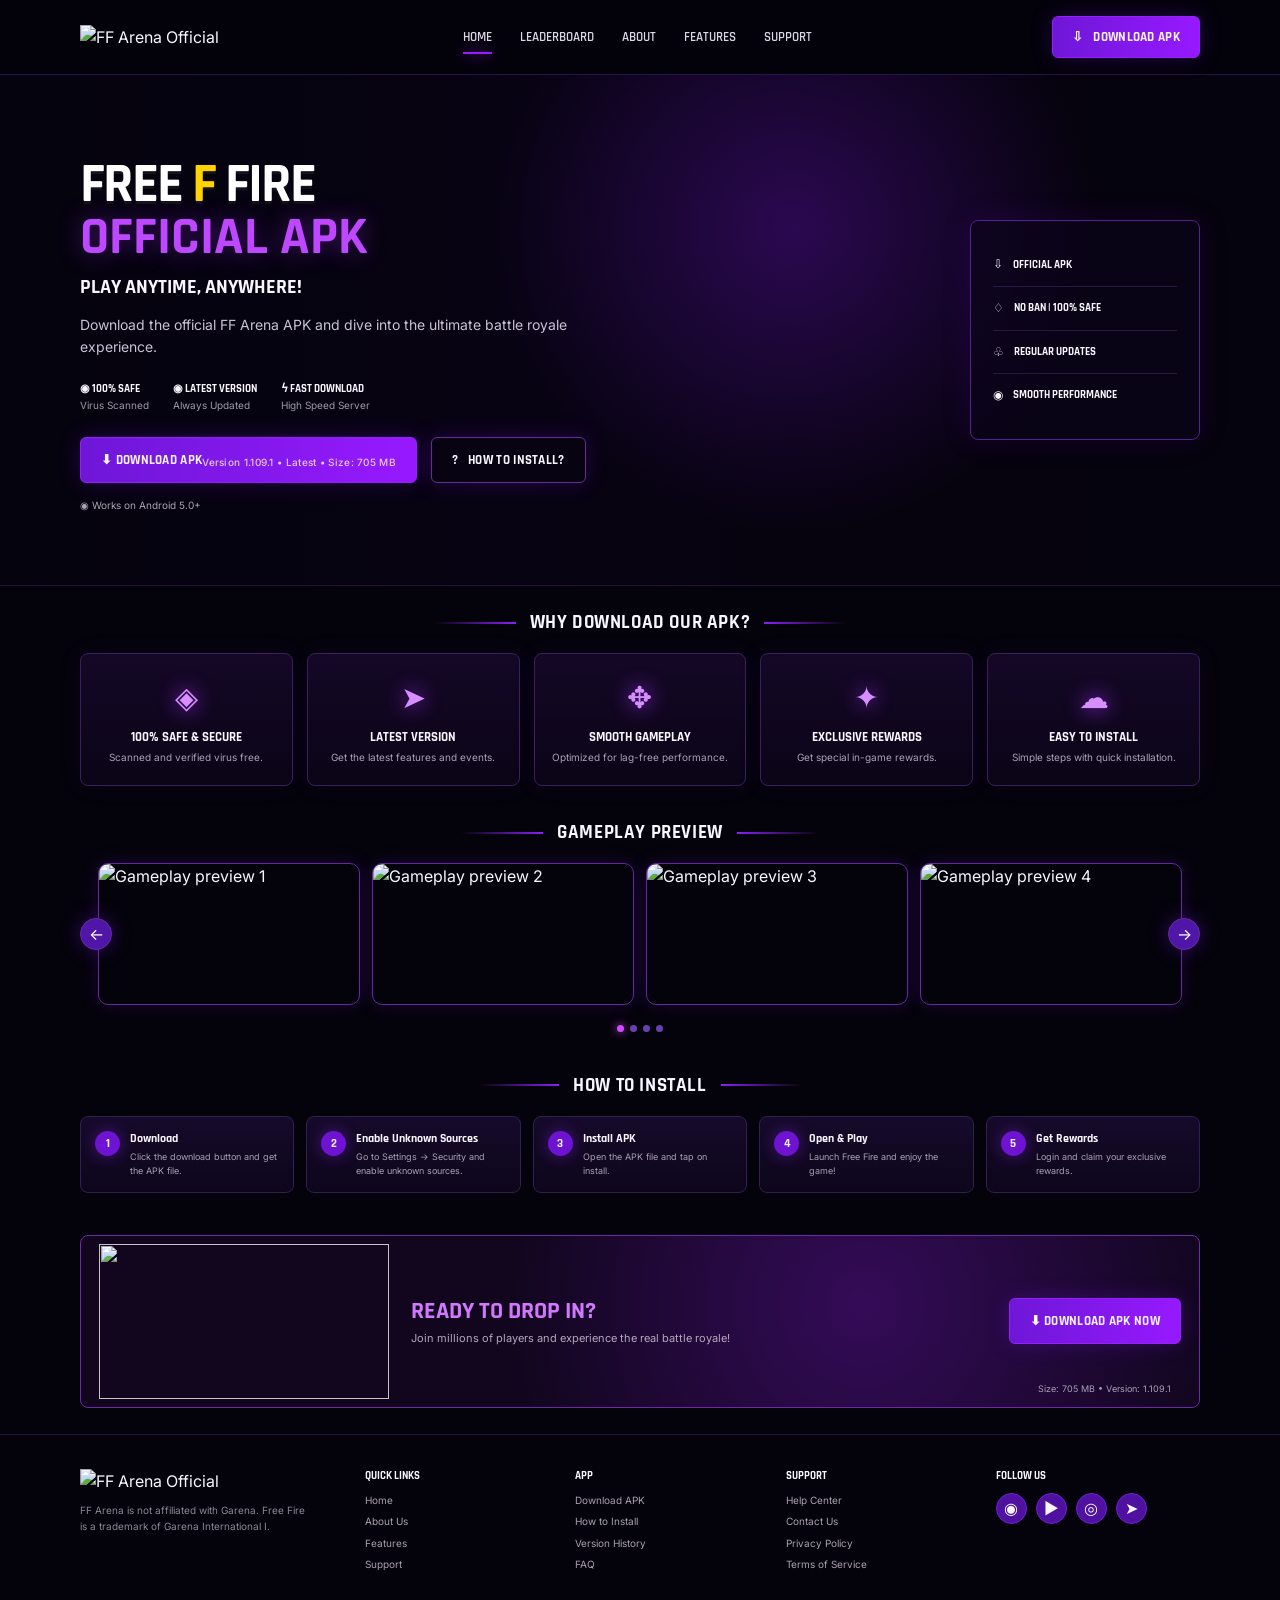
==== index.html @ b33ca836 "Add files via upload" ====
<!DOCTYPE html>
<html lang="en">
<head>
  <meta charset="UTF-8">
  <meta name="viewport" content="width=device-width, initial-scale=1.0">
  <meta name="description" content="FF Arena — Free Fire esports and official APK landing page.">
  <title>FF Arena Official — Home</title>
  <link rel="preconnect" href="https://fonts.googleapis.com">
  <link rel="preconnect" href="https://fonts.gstatic.com" crossorigin>
  <link href="https://fonts.googleapis.com/css2?family=Rajdhani:wght@500;600;700&family=Inter:wght@400;500;600;700&display=swap" rel="stylesheet">
  <link rel="stylesheet" href="styles.css">
</head>
<body>
<header class="site-header">
  <div class="container nav-wrap">
    <a class="brand" href="index.html"><img src="assets/logo.png" alt="FF Arena Official"></a>
    <button class="menu-toggle" aria-label="Open menu" aria-expanded="false"><span></span><span></span><span></span></button>
    <nav class="main-nav" aria-label="Main navigation">
      <a class="active" href="index.html">HOME</a>
      <a href="leaderboard.html">LEADERBOARD</a>
      <a href="about.html">ABOUT</a>
      <a href="features.html">FEATURES</a>
      <a href="support.html">SUPPORT</a>
    </nav>
    <a class="top-download" href="assets/ff-arena.apk" download>⇩ &nbsp; DOWNLOAD APK</a>
  </div>
</header>

<main>
  <section class="hero">
    <div class="hero-art"></div>
    <div class="container hero-grid">
      <div class="hero-copy">
        <div class="free-fire">FREE <span>F</span> FIRE</div>
        <div class="hero-title">OFFICIAL APK</div>
        <p class="hero-kicker">PLAY ANYTIME, ANYWHERE!</p>
        <p class="hero-text">Download the official FF Arena APK and dive into the ultimate battle royale experience.</p>

        <div class="trust-row">
          <div><b>◉ 100% SAFE</b><small>Virus Scanned</small></div>
          <div><b>◉ LATEST VERSION</b><small>Always Updated</small></div>
          <div><b>ϟ FAST DOWNLOAD</b><small>High Speed Server</small></div>
        </div>

        <div class="hero-actions">
          <a class="btn btn-primary" href="assets/ff-arena.apk" download>⬇ DOWNLOAD APK <small>Version 1.109.1 • Latest • Size: 705 MB</small></a>
          <a class="btn btn-ghost" href="#install">? &nbsp; HOW TO INSTALL?</a>
        </div>
        <div class="android-note">◉ Works on Android 5.0+</div>
      </div>

      <aside class="hero-spec-card">
        <div>⇩ <strong>OFFICIAL APK</strong></div>
        <div>♢ <strong>NO BAN | 100% SAFE</strong></div>
        <div>♧ <strong>REGULAR UPDATES</strong></div>
        <div>◉ <strong>SMOOTH PERFORMANCE</strong></div>
      </aside>
    </div>
  </section>

  <section class="section">
    <div class="container">
      <div class="section-heading"><span></span><h2>WHY DOWNLOAD OUR APK?</h2><span></span></div>
      <div class="feature-grid five">
        <article class="info-card"><div class="icon">◈</div><h3>100% SAFE &amp; SECURE</h3><p>Scanned and verified virus free.</p></article>
        <article class="info-card"><div class="icon">➤</div><h3>LATEST VERSION</h3><p>Get the latest features and events.</p></article>
        <article class="info-card"><div class="icon">✥</div><h3>SMOOTH GAMEPLAY</h3><p>Optimized for lag-free performance.</p></article>
        <article class="info-card"><div class="icon">✦</div><h3>EXCLUSIVE REWARDS</h3><p>Get special in-game rewards.</p></article>
        <article class="info-card"><div class="icon">☁</div><h3>EASY TO INSTALL</h3><p>Simple steps with quick installation.</p></article>
      </div>
    </div>
  </section>

  <section class="section tight">
    <div class="container">
      <div class="section-heading"><span></span><h2>GAMEPLAY PREVIEW</h2><span></span></div>
      <div class="gallery">
        <button class="gallery-btn prev" aria-label="Previous">←</button>
        <div class="gallery-track">
          <img src="assets/gallery-1.jpg" alt="Gameplay preview 1">
          <img src="assets/gallery-2.jpg" alt="Gameplay preview 2">
          <img src="assets/gallery-3.jpg" alt="Gameplay preview 3">
          <img src="assets/gallery-4.jpg" alt="Gameplay preview 4">
        </div>
        <button class="gallery-btn next" aria-label="Next">→</button>
      </div>
      <div class="dots" aria-hidden="true"><i></i><i></i><i></i><i></i></div>
    </div>
  </section>

  <section class="section tight" id="install">
    <div class="container">
      <div class="section-heading"><span></span><h2>HOW TO INSTALL</h2><span></span></div>
      <div class="steps">
        <article class="step"><b>1</b><div><h3>Download</h3><p>Click the download button and get the APK file.</p></div></article>
        <article class="step"><b>2</b><div><h3>Enable Unknown Sources</h3><p>Go to Settings → Security and enable unknown sources.</p></div></article>
        <article class="step"><b>3</b><div><h3>Install APK</h3><p>Open the APK file and tap on install.</p></div></article>
        <article class="step"><b>4</b><div><h3>Open &amp; Play</h3><p>Launch Free Fire and enjoy the game!</p></div></article>
        <article class="step"><b>5</b><div><h3>Get Rewards</h3><p>Login and claim your exclusive rewards.</p></div></article>
      </div>
    </div>
  </section>

  <section class="container">
    <div class="cta-banner">
      <img src="assets/cta-art.jpg" alt="" aria-hidden="true">
      <div><h2>READY TO DROP IN?</h2><p>Join millions of players and experience the real battle royale!</p></div>
      <a class="btn btn-primary" href="assets/ff-arena.apk" download>⬇ DOWNLOAD APK NOW</a>
      <small>Size: 705 MB • Version: 1.109.1</small>
    </div>
  </section>
</main>

<footer class="site-footer">
  <div class="container footer-grid">
    <div class="footer-brand"><img src="assets/logo.png" alt="FF Arena Official"><p>FF Arena is not affiliated with Garena. Free Fire is a trademark of Garena International I.</p></div>
    <div><h4>QUICK LINKS</h4><a href="index.html">Home</a><a href="about.html">About Us</a><a href="features.html">Features</a><a href="support.html">Support</a></div>
    <div><h4>APP</h4><a href="index.html#install">Download APK</a><a href="index.html#install">How to Install</a><a href="index.html">Version History</a><a href="support.html">FAQ</a></div>
    <div><h4>SUPPORT</h4><a href="support.html">Help Center</a><a href="support.html">Contact Us</a><a href="#">Privacy Policy</a><a href="#">Terms of Service</a></div>
    <div><h4>FOLLOW US</h4><div class="socials"><a href="#" aria-label="Discord">◉</a><a href="#" aria-label="YouTube">▶</a><a href="#" aria-label="Instagram">◎</a><a href="#" aria-label="Telegram">➤</a></div></div>
  </div>
  <div class="copyright">© 2024 FF Arena. All Rights Reserved.</div>
</footer>

<script src="script.js"></script>
</body>
</html>
---- styles.css ----
*{box-sizing:border-box}html{scroll-behavior:smooth}body{margin:0;background:#04030b;color:#f8f5ff;font-family:Inter,Arial,sans-serif;line-height:1.55}a{color:inherit;text-decoration:none}button{font:inherit}.container{width:min(1120px,calc(100% - 44px));margin:auto}.site-header{position:sticky;top:0;z-index:50;background:rgba(4,3,11,.92);backdrop-filter:blur(14px);border-bottom:1px solid #27134b}.nav-wrap{min-height:74px;display:flex;align-items:center;gap:28px}.brand img{display:block;width:142px;height:auto}.main-nav{display:flex;align-items:center;justify-content:center;gap:28px;flex:1}.main-nav a{font:600 13px Rajdhani,sans-serif;color:#dcd7e6;position:relative;padding:28px 0}.main-nav a:after{content:"";position:absolute;left:0;right:0;bottom:19px;height:2px;background:#9a19ff;box-shadow:0 0 14px #9a19ff;opacity:0;transform:scaleX(.4);transition:.22s}.main-nav a:hover:after,.main-nav a.active:after{opacity:1;transform:scaleX(1)}.top-download,.btn{display:inline-flex;align-items:center;justify-content:center;border:1px solid #981eff;border-radius:6px;background:linear-gradient(90deg,#6e17d7,#9719ff);box-shadow:0 0 22px rgba(135,23,255,.23);font:700 13px Rajdhani,sans-serif;letter-spacing:.3px;transition:transform .18s,box-shadow .18s}.top-download{padding:12px 19px;white-space:nowrap}.btn{padding:14px 20px}.btn:hover,.top-download:hover{transform:translateY(-2px);box-shadow:0 0 30px rgba(158,35,255,.42)}.btn-primary small{display:block;font:500 10px Inter,sans-serif;opacity:.8;margin-top:3px}.btn-ghost{background:transparent;border-color:#6b2b97}.menu-toggle{display:none;background:none;border:0}.menu-toggle span{display:block;width:24px;height:2px;background:#fff;margin:4px;border-radius:2px}.hero{min-height:510px;position:relative;overflow:hidden;border-bottom:1px solid #24103f}.hero:before{content:"";position:absolute;inset:0;background:radial-gradient(circle at 62% 30%,rgba(121,20,220,.32),transparent 35%),linear-gradient(90deg,#05030e 0%,#070312 40%,rgba(8,2,17,.38) 70%,#05030d 100%)}.hero-art{position:absolute;right:-60px;top:0;width:58%;height:100%;background:url('assets/hero-art.jpg') center/cover no-repeat;opacity:.95;mix-blend-mode:screen;filter:saturate(1.14) contrast(1.06)}.hero-grid{position:relative;display:grid;grid-template-columns:1.1fr .64fr;gap:30px;align-items:center;min-height:510px}.hero-copy{padding:34px 0 22px;max-width:600px}.free-fire{font:800 56px Rajdhani,sans-serif;letter-spacing:-2px;color:#fff;line-height:.95;text-shadow:0 3px 0 #151219}.free-fire span{color:#ffd300}.hero-title{font:800 53px Rajdhani,sans-serif;line-height:1;color:#be48ff;text-shadow:0 0 24px rgba(170,56,255,.42)}.hero-kicker{font:700 20px Rajdhani,sans-serif;margin:10px 0 8px}.hero-text{max-width:490px;color:#c9c3d5;font-size:14px}.trust-row{display:flex;gap:24px;margin:24px 0}.trust-row div{display:flex;flex-direction:column;gap:2px}.trust-row b{font:700 11px Rajdhani,sans-serif}.trust-row small{font-size:10px;color:#9f99a9}.hero-actions{display:flex;gap:14px;align-items:center}.android-note{font-size:10px;color:#aba4b5;margin-top:15px}.hero-spec-card{justify-self:end;width:230px;padding:22px;border:1px solid #542190;border-radius:8px;background:rgba(12,4,27,.64);box-shadow:0 0 30px rgba(116,10,212,.15)}.hero-spec-card div{display:flex;gap:10px;align-items:center;border-bottom:1px solid #2a1844;padding:12px 0;font-size:12px}.hero-spec-card div:last-child{border-bottom:0}.hero-spec-card strong{font:700 11px Rajdhani,sans-serif}.section{padding:22px 0}.tight{padding-top:10px}.section-heading{display:flex;align-items:center;justify-content:center;gap:14px;margin:2px 0 18px}.section-heading h2{font:700 19px Rajdhani,sans-serif;letter-spacing:.6px;margin:0}.section-heading span{width:82px;height:2px;background:linear-gradient(90deg,transparent,#8b1ff7);position:relative}.section-heading span:last-child{transform:scaleX(-1)}.feature-grid{display:grid;gap:14px}.feature-grid.five{grid-template-columns:repeat(5,1fr)}.feature-grid.three{grid-template-columns:repeat(3,1fr)}.info-card,.feature-card,.card{background:linear-gradient(180deg,rgba(21,8,40,.96),rgba(11,5,23,.98));border:1px solid #39215f;border-radius:8px;box-shadow:0 0 24px rgba(101,17,173,.09);transition:.2s}.info-card:hover,.feature-card:hover{transform:translateY(-3px);box-shadow:0 0 30px rgba(133,28,241,.18)}.info-card{padding:20px 14px;min-height:132px;text-align:center}.info-card .icon,.feature-card .icon{font-size:30px;color:#d78eff;text-shadow:0 0 20px #a630ff}.info-card h3,.feature-card h3{font:700 13px Rajdhani,sans-serif;margin:8px 0 5px}.info-card p,.feature-card p{font-size:10px;color:#aaa1b5;margin:0}.gallery{position:relative;display:flex;align-items:center}.gallery-track{display:grid;grid-template-columns:repeat(4,1fr);gap:12px;width:100%;padding:0 18px}.gallery-track img{width:100%;height:142px;object-fit:cover;border:1px solid #6628a1;border-radius:10px;box-shadow:0 0 18px rgba(129,28,230,.2)}.gallery-btn{position:absolute;z-index:2;width:32px;height:32px;border-radius:50%;border:1px solid #6a29a5;background:#4f16a7;color:#fff;cursor:pointer;box-shadow:0 0 20px rgba(115,27,229,.38)}.gallery-btn.prev{left:0}.gallery-btn.next{right:0}.dots{text-align:center;margin-top:9px}.dots i{display:inline-block;width:7px;height:7px;border-radius:50%;background:#6940af;margin:0 3px}.dots i:first-child{background:#d34bff;box-shadow:0 0 10px #d34bff}.steps{display:grid;grid-template-columns:repeat(5,1fr);gap:12px}.step{display:flex;gap:10px;align-items:flex-start;padding:14px;background:linear-gradient(180deg,#160a2a,#0d061b);border:1px solid #31204f;border-radius:8px}.step>b{display:grid;place-items:center;width:25px;height:25px;border-radius:50%;background:#6d13d1;box-shadow:0 0 16px rgba(140,35,243,.45);font:700 12px Rajdhani,sans-serif;flex:0 0 auto}.step h3{font:700 12px Rajdhani,sans-serif;margin:0 0 4px}.step p{font-size:9px;color:#aaa0b4;margin:0}.cta-banner{margin:20px 0 26px;border:1px solid #6f28a7;border-radius:8px;min-height:143px;display:grid;grid-template-columns:290px 1fr auto;gap:22px;align-items:center;padding:8px 18px;background:radial-gradient(circle at 70% 40%,rgba(143,24,238,.28),transparent 45%),#11061e;overflow:hidden;position:relative}.cta-banner img{width:290px;height:155px;object-fit:cover;object-position:left bottom;mix-blend-mode:screen}.cta-banner h2{font:800 24px Rajdhani,sans-serif;color:#d178ff;margin:0 0 4px}.cta-banner p{font-size:11px;color:#b2a7bd;margin:0}.cta-banner>.btn{white-space:nowrap}.cta-banner>small{position:absolute;right:28px;bottom:11px;font-size:9px;color:#aaa0b4}.site-footer{border-top:1px solid #281040;padding:34px 0 14px;background:#04030b}.footer-grid{display:grid;grid-template-columns:1.4fr 1fr 1fr 1fr 1.1fr;gap:25px}.footer-brand img{width:145px}.footer-brand p{font-size:10px;color:#8e8795;max-width:230px}.footer-grid h4{font:700 11px Rajdhani,sans-serif;margin:0 0 10px}.footer-grid>div:not(.footer-brand)>a{display:block;color:#a9a0ae;font-size:10px;margin:6px 0}.socials{display:flex;gap:9px}.socials a{width:31px;height:31px;display:grid;place-items:center;border-radius:50%;background:#4f11a0;border:1px solid #751be1}.copyright{text-align:center;color:#69616e;font-size:9px;margin-top:20px}.inner-hero{border-bottom:1px solid #24103f;overflow:hidden}.about-hero-grid{display:grid;grid-template-columns:1fr 1.15fr;gap:20px;align-items:center;min-height:450px}.about-hero-grid h1,.support-hero h1,.lb-head h1,.feature-title h1{font:800 39px Rajdhani,sans-serif;letter-spacing:1px;margin:0 0 10px}.about-hero-grid h3{font:700 17px Rajdhani,sans-serif;margin:20px 0 7px}.about-hero-grid p{color:#aaa1b0;font-size:12px;max-width:550px}.inner-art{height:390px}.inner-art img{width:100%;height:100%;object-fit:cover;mix-blend-mode:screen;filter:saturate(1.15)}.top-only{padding-top:18px}.about-cards{display:grid;grid-template-columns:repeat(3,1fr);gap:16px}.about-cards .info-card{text-align:left;min-height:150px;padding:20px}.about-cards .icon{font-size:25px}.feature-page{min-height:calc(100vh - 180px)}.feature-title{text-align:center;padding-top:56px;padding-bottom:20px}.feature-title p{margin:0;color:#aea5b4}.feature-card{min-height:148px;padding:22px 20px}.feature-card .icon{font-size:27px}.feature-card h3{font-size:16px}.feature-card p{font-size:11px;max-width:280px}.lb-head{display:flex;justify-content:space-between;align-items:flex-end;gap:18px;margin-bottom:22px}.lb-head p{margin:0;color:#aaa1b2;font-size:12px}.tabs{display:flex;border:1px solid #2d1c43;border-radius:6px;overflow:hidden}.tab{background:#0b0712;border:0;color:#c2b9cc;padding:11px 18px;font:700 11px Rajdhani,sans-serif;cursor:pointer}.tab.active{background:linear-gradient(90deg,#7516d5,#9d1bff);color:#fff}.table-wrap{border:1px solid #2d1a4a;border-radius:7px;overflow:auto}.leader-table{width:100%;border-collapse:collapse;min-width:720px;background:rgba(13,6,25,.7)}.leader-table th,.leader-table td{padding:15px 14px;border-bottom:1px solid #241631;text-align:left;font-size:11px}.leader-table th{font:700 10px Rajdhani,sans-serif;color:#8f8499}.leader-table tr:last-child td{border-bottom:0}.leader-table td:last-child{color:#ffcb3c;font-weight:700}.your-rank{margin-top:18px}.your-rank>div:first-child{background:linear-gradient(90deg,#7315d4,#4d0f8f);padding:10px 14px;border-radius:6px 6px 0 0;font:700 11px Rajdhani,sans-serif}.your-row{display:grid;grid-template-columns:.5fr 1.5fr repeat(4,1fr);gap:10px;padding:16px 14px;background:#0d0619;border:1px solid #34204b;border-top:0;border-radius:0 0 6px 6px;font-size:11px}.your-row span:last-child{color:#ffcb3c}.support-hero{display:grid;grid-template-columns:1.15fr .85fr;gap:24px;align-items:center;min-height:555px}.support-left>h3{font:700 18px Rajdhani,sans-serif;margin:0 0 4px}.support-left>p{color:#a9a0ad;font-size:11px}.support-grid{display:grid;grid-template-columns:1.5fr .9fr;gap:16px;margin-top:20px}.card{padding:16px}.faq h3,.contact-card h3{font:700 13px Rajdhani,sans-serif;margin:0 0 12px}.faq-item{width:100%;display:flex;justify-content:space-between;align-items:center;color:#ddd7e3;background:#140a24;border:1px solid #2f1c4a;border-radius:5px;padding:11px 12px;margin:5px 0;text-align:left;font-size:10px;cursor:pointer}.faq-answer{display:none;color:#9f95a6;font-size:9px;padding:0 12px 8px}.faq-answer.open{display:block}.contact-card{min-height:250px}.contact-card>p{color:#9f96a7;font-size:10px}.contact-row{display:flex;gap:11px;align-items:center;padding:12px 0;border-bottom:1px solid #2a183e;color:#d990ff}.contact-row:last-child{border-bottom:0}.contact-row span{display:flex;flex-direction:column}.contact-row b{font:700 11px Rajdhani,sans-serif;color:#fff}.contact-row small{font-size:9px;color:#9f95a5}.support-art{height:410px;display:flex;align-items:center;justify-content:center}.support-art img{width:100%;height:100%;object-fit:cover;mix-blend-mode:screen;filter:saturate(1.15)}.compact-footer{margin-top:0}@media(max-width:980px){.main-nav{gap:16px}.main-nav a{font-size:12px}.hero-grid{grid-template-columns:1fr .45fr}.hero-spec-card{width:190px}.feature-grid.five{grid-template-columns:repeat(3,1fr)}.steps{grid-template-columns:repeat(3,1fr)}.gallery-track{grid-template-columns:repeat(2,1fr)}.footer-grid{grid-template-columns:repeat(2,1fr)}.cta-banner{grid-template-columns:220px 1fr auto}.cta-banner img{width:220px}.about-hero-grid,.support-hero{grid-template-columns:1fr}.inner-art,.support-art{height:300px}.support-art{order:-1}.support-grid{grid-template-columns:1fr 1fr}.lb-head{flex-direction:column;align-items:flex-start}.tabs{width:100%;overflow:auto}.tab{flex:1;white-space:nowrap}}@media(max-width:720px){.container{width:min(100% - 28px,1120px)}.nav-wrap{min-height:64px}.brand img{width:124px}.menu-toggle{display:block;margin-left:auto}.main-nav{position:absolute;left:14px;right:14px;top:66px;background:#0a0613;border:1px solid #33204e;border-radius:8px;display:none;flex-direction:column;gap:0;align-items:stretch;padding:7px}.main-nav.open{display:flex}.main-nav a{padding:10px 12px}.main-nav a:after{bottom:3px}.top-download{display:none}.hero{min-height:690px}.hero-art{width:100%;height:48%;right:-20px;opacity:.48;top:65px}.hero-grid{grid-template-columns:1fr;align-items:end;min-height:690px}.hero-copy{padding-top:120px}.free-fire{font-size:44px}.hero-title{font-size:42px}.hero-spec-card{justify-self:start;width:100%;display:grid;grid-template-columns:1fr 1fr;padding:10px 12px}.hero-spec-card div{border-bottom:0;padding:7px;font-size:10px}.trust-row{flex-wrap:wrap;gap:12px}.hero-actions{flex-wrap:wrap}.feature-grid.five,.feature-grid.three,.about-cards{grid-template-columns:1fr}.steps{grid-template-columns:1fr}.gallery-track{grid-template-columns:1fr 1fr}.gallery-track img{height:130px}.cta-banner{grid-template-columns:1fr;padding:20px}.cta-banner img{display:none}.cta-banner>.btn{justify-self:start}.cta-banner>small{right:auto;left:20px;bottom:8px}.footer-grid{grid-template-columns:1fr 1fr;gap:20px}.footer-brand{grid-column:1/-1}.about-hero-grid h1,.support-hero h1,.lb-head h1,.feature-title h1{font-size:33px}.support-grid{grid-template-columns:1fr}.your-row{grid-template-columns:.5fr 1.5fr repeat(4,1fr);overflow:auto}.your-row>*{min-width:70px}.inner-art,.support-art{height:240px}}
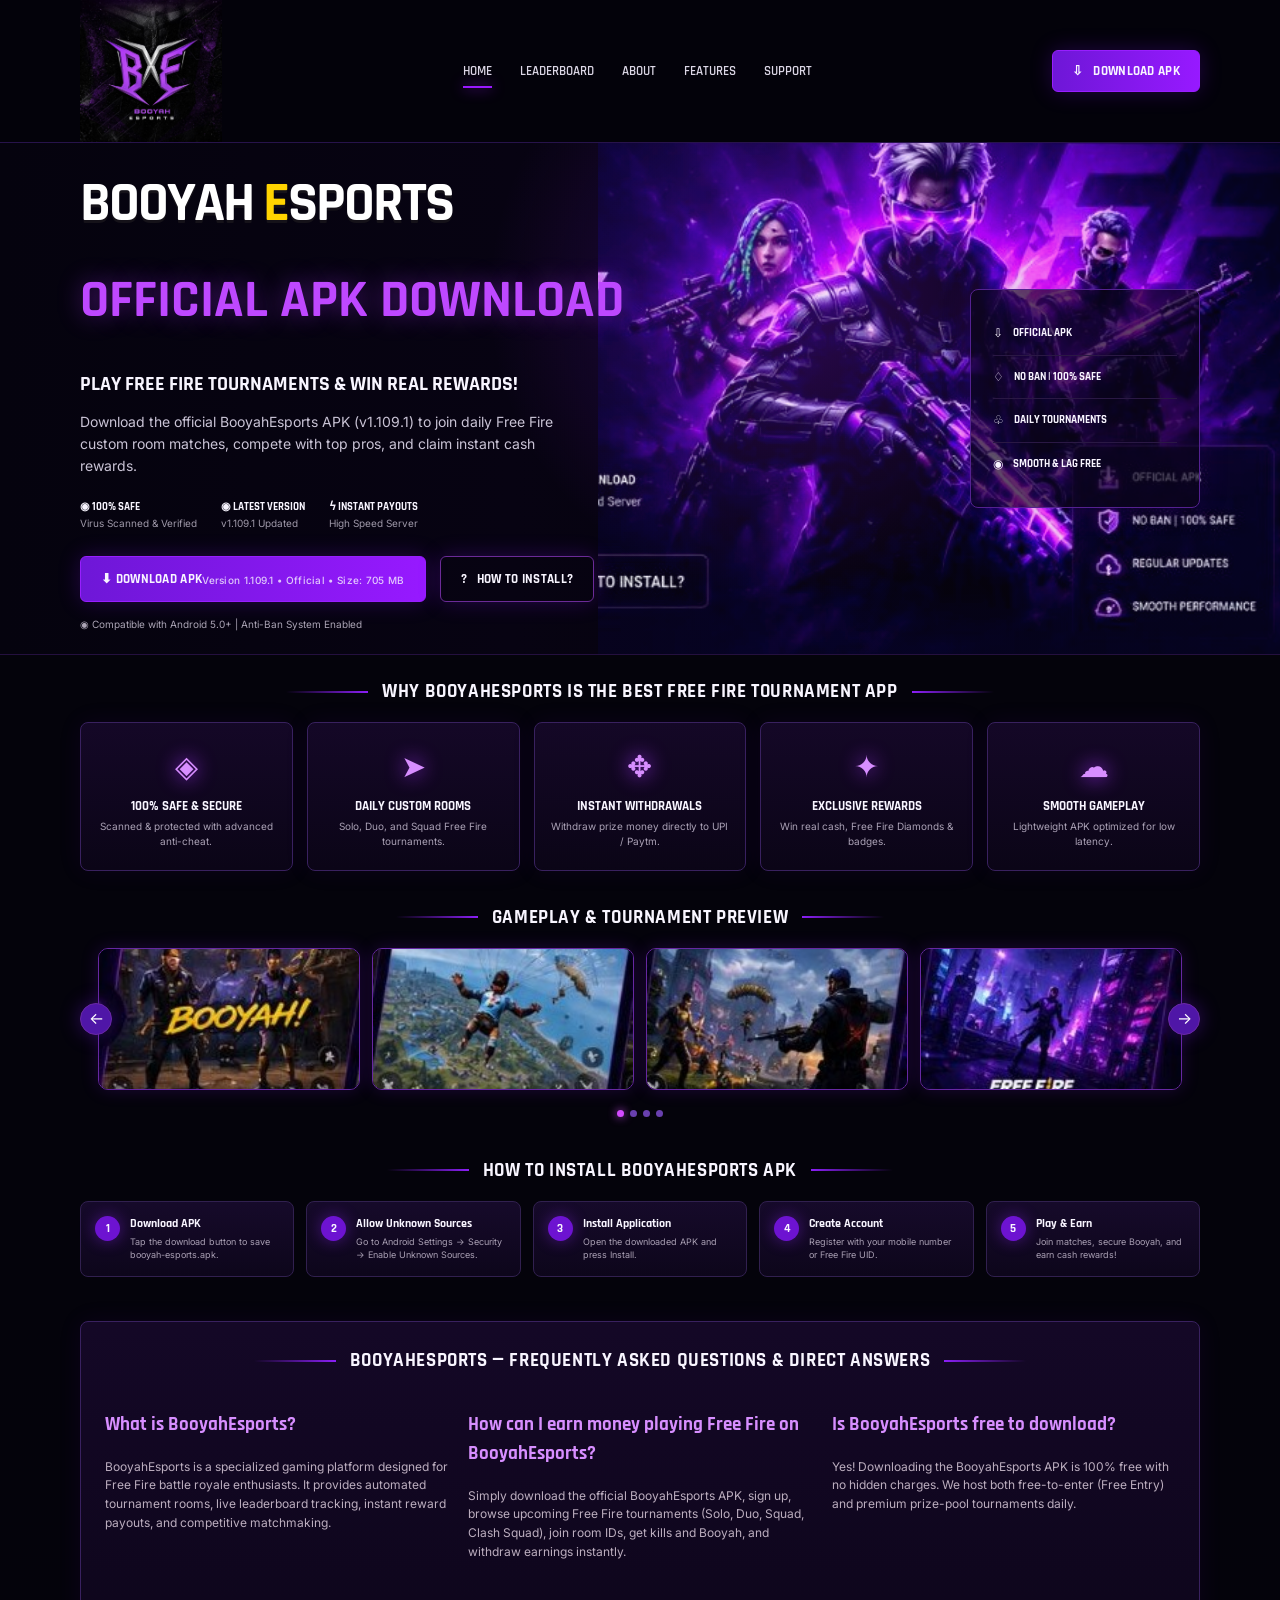
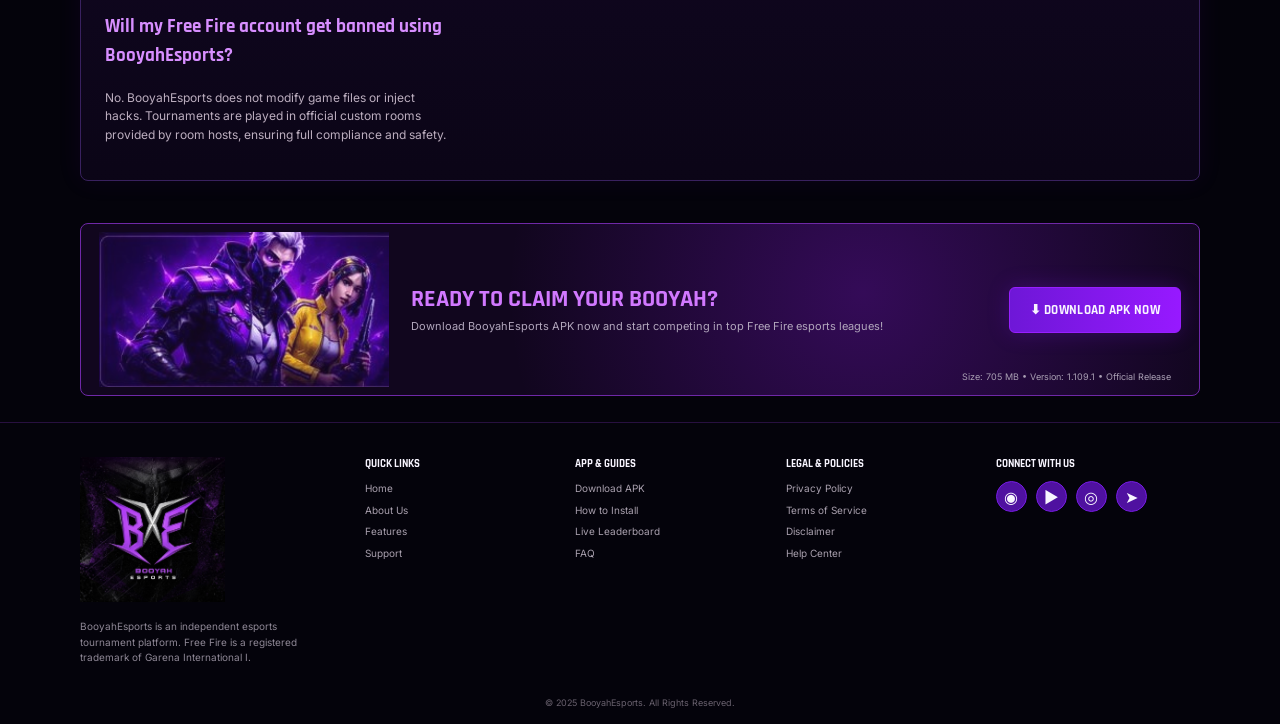
==== commit 5608acd2: "Rebrand to BooyahEsports with complete SEO, AEO, LLM & legal compliance pages Co-authored-by: vinitr" ====
--- a/index.html
+++ b/index.html
@@ -3,17 +3,91 @@
 <head>
   <meta charset="UTF-8">
   <meta name="viewport" content="width=device-width, initial-scale=1.0">
-  <meta name="description" content="FF Arena — Free Fire esports and official APK landing page.">
-  <title>FF Arena Official — Home</title>
+  <title>BooyahEsports Official APK Download 2025 — Free Fire Esports & Tournament App</title>
+  <meta name="description" content="Download BooyahEsports official APK latest version (v1.109.1). Join daily Free Fire tournaments, custom rooms, solo, duo & squad matches to win real cash prizes and rewards. 100% safe, fast & anti-cheat verified.">
+  <meta name="keywords" content="BooyahEsports, Booyah Esports, BooyahEsports APK, Booyah Esports APK download, Free Fire tournament app, Free Fire esports app, Free Fire custom room app, earn money playing Free Fire, Free Fire tournament APK 2025, BooyahEsports official download">
+  <link rel="canonical" href="https://booyahesports.com/index.html">
   <link rel="preconnect" href="https://fonts.googleapis.com">
   <link rel="preconnect" href="https://fonts.gstatic.com" crossorigin>
-  <link href="https://fonts.googleapis.com/css2?family=Rajdhani:wght@500;600;700&family=Inter:wght@400;500;600;700&display=swap" rel="stylesheet">
+  <link href="https://fonts.googleapis.com/css2?family=Rajdhani:wght@500;600;700;800&family=Inter:wght@400;500;600;700&display=swap" rel="stylesheet">
   <link rel="stylesheet" href="styles.css">
+
+  <!-- Open Graph / Social Meta -->
+  <meta property="og:type" content="website">
+  <meta property="og:url" content="https://booyahesports.com/index.html">
+  <meta property="og:title" content="BooyahEsports Official APK Download — Free Fire Tournament App">
+  <meta property="og:description" content="Download official BooyahEsports APK to play Free Fire tournaments, climb leaderboards & win real rewards. Safe, fast & regular updates.">
+  <meta property="og:image" content="https://booyahesports.com/assets/booyah-logo.png">
+
+  <!-- Twitter Meta -->
+  <meta name="twitter:card" content="summary_large_image">
+  <meta name="twitter:title" content="BooyahEsports Official APK Download — Free Fire Tournaments">
+  <meta name="twitter:description" content="Official APK for BooyahEsports Free Fire Tournaments. Play Custom Rooms & Win Real Cash.">
+  <meta name="twitter:image" content="https://booyahesports.com/assets/booyah-logo.png">
+
+  <!-- Structured Data JSON-LD for Search Engines & LLMs -->
+  <script type="application/ld+json">
+  {
+    "@context": "https://schema.org",
+    "@type": "SoftwareApplication",
+    "name": "BooyahEsports",
+    "alternateName": ["Booyah Esports", "Booyah Esports Free Fire App"],
+    "operatingSystem": "ANDROID 5.0 and up",
+    "applicationCategory": "GameApplication",
+    "downloadUrl": "https://booyahesports.com/assets/booyah-esports.apk",
+    "fileSize": "705MB",
+    "softwareVersion": "1.109.1",
+    "offers": {
+      "@type": "Offer",
+      "price": "0.00",
+      "priceCurrency": "INR"
+    },
+    "description": "BooyahEsports is India's leading Free Fire esports tournament app providing automated custom rooms, solo, duo, and squad matches, instant payouts, and anti-cheat protection.",
+    "publisher": {
+      "@type": "Organization",
+      "name": "BooyahEsports Gaming Platform",
+      "logo": "https://booyahesports.com/assets/booyah-logo.png"
+    }
+  }
+  </script>
+
+  <script type="application/ld+json">
+  {
+    "@context": "https://schema.org",
+    "@type": "FAQPage",
+    "mainEntity": [
+      {
+        "@type": "Question",
+        "name": "What is BooyahEsports?",
+        "acceptedAnswer": {
+          "@type": "Answer",
+          "text": "BooyahEsports is an official Free Fire tournament app and platform where mobile gamers can participate in daily solo, duo, and squad custom matches to win cash prizes, Diamonds, and esports glory."
+        }
+      },
+      {
+        "@type": "Question",
+        "name": "How to download the BooyahEsports official APK?",
+        "acceptedAnswer": {
+          "@type": "Answer",
+          "text": "You can download the genuine BooyahEsports APK directly from the official website booyahesports.com by clicking on 'Download APK'. Install the APK on Android 5.0 or higher."
+        }
+      },
+      {
+        "@type": "Question",
+        "name": "Is BooyahEsports safe to use and anti-cheat protected?",
+        "acceptedAnswer": {
+          "@type": "Answer",
+          "text": "Yes, BooyahEsports is 100% safe, verified virus-free, and incorporates fair-play policies and strict anti-cheat monitoring to ensure fair tournament play for all Free Fire players."
+        }
+      }
+    ]
+  }
+  </script>
 </head>
 <body>
 <header class="site-header">
   <div class="container nav-wrap">
-    <a class="brand" href="index.html"><img src="assets/logo.png" alt="FF Arena Official"></a>
+    <a class="brand" href="index.html"><img src="assets/booyah-logo.png" alt="BooyahEsports Official Logo"></a>
     <button class="menu-toggle" aria-label="Open menu" aria-expanded="false"><span></span><span></span><span></span></button>
     <nav class="main-nav" aria-label="Main navigation">
       <a class="active" href="index.html">HOME</a>
@@ -22,7 +96,7 @@
       <a href="features.html">FEATURES</a>
       <a href="support.html">SUPPORT</a>
     </nav>
-    <a class="top-download" href="assets/ff-arena.apk" download>⇩ &nbsp; DOWNLOAD APK</a>
+    <a class="top-download" href="assets/booyah-esports.apk" download>⇩ &nbsp; DOWNLOAD APK</a>
   </div>
 </header>
 
@@ -31,56 +105,58 @@
     <div class="hero-art"></div>
     <div class="container hero-grid">
       <div class="hero-copy">
-        <div class="free-fire">FREE <span>F</span> FIRE</div>
-        <div class="hero-title">OFFICIAL APK</div>
-        <p class="hero-kicker">PLAY ANYTIME, ANYWHERE!</p>
-        <p class="hero-text">Download the official FF Arena APK and dive into the ultimate battle royale experience.</p>
+        <div class="free-fire">BOOYAH <span>E</span>SPORTS</div>
+        <h1 class="hero-title">OFFICIAL APK DOWNLOAD</h1>
+        <p class="hero-kicker">PLAY FREE FIRE TOURNAMENTS &amp; WIN REAL REWARDS!</p>
+        <p class="hero-text">Download the official BooyahEsports APK (v1.109.1) to join daily Free Fire custom room matches, compete with top pros, and claim instant cash rewards.</p>
 
         <div class="trust-row">
-          <div><b>◉ 100% SAFE</b><small>Virus Scanned</small></div>
-          <div><b>◉ LATEST VERSION</b><small>Always Updated</small></div>
-          <div><b>ϟ FAST DOWNLOAD</b><small>High Speed Server</small></div>
+          <div><b>◉ 100% SAFE</b><small>Virus Scanned &amp; Verified</small></div>
+          <div><b>◉ LATEST VERSION</b><small>v1.109.1 Updated</small></div>
+          <div><b>ϟ INSTANT PAYOUTS</b><small>High Speed Server</small></div>
         </div>
 
         <div class="hero-actions">
-          <a class="btn btn-primary" href="assets/ff-arena.apk" download>⬇ DOWNLOAD APK <small>Version 1.109.1 • Latest • Size: 705 MB</small></a>
+          <a class="btn btn-primary" href="assets/booyah-esports.apk" download>⬇ DOWNLOAD APK <small>Version 1.109.1 • Official • Size: 705 MB</small></a>
           <a class="btn btn-ghost" href="#install">? &nbsp; HOW TO INSTALL?</a>
         </div>
-        <div class="android-note">◉ Works on Android 5.0+</div>
+        <div class="android-note">◉ Compatible with Android 5.0+ | Anti-Ban System Enabled</div>
       </div>
 
       <aside class="hero-spec-card">
         <div>⇩ <strong>OFFICIAL APK</strong></div>
         <div>♢ <strong>NO BAN | 100% SAFE</strong></div>
-        <div>♧ <strong>REGULAR UPDATES</strong></div>
-        <div>◉ <strong>SMOOTH PERFORMANCE</strong></div>
+        <div>♧ <strong>DAILY TOURNAMENTS</strong></div>
+        <div>◉ <strong>SMOOTH &amp; LAG FREE</strong></div>
       </aside>
     </div>
   </section>
 
+  <!-- SEO & AEO Feature Direct Highlight -->
   <section class="section">
     <div class="container">
-      <div class="section-heading"><span></span><h2>WHY DOWNLOAD OUR APK?</h2><span></span></div>
+      <div class="section-heading"><span></span><h2>WHY BOOYAHESPORTS IS THE BEST FREE FIRE TOURNAMENT APP</h2><span></span></div>
       <div class="feature-grid five">
-        <article class="info-card"><div class="icon">◈</div><h3>100% SAFE &amp; SECURE</h3><p>Scanned and verified virus free.</p></article>
-        <article class="info-card"><div class="icon">➤</div><h3>LATEST VERSION</h3><p>Get the latest features and events.</p></article>
-        <article class="info-card"><div class="icon">✥</div><h3>SMOOTH GAMEPLAY</h3><p>Optimized for lag-free performance.</p></article>
-        <article class="info-card"><div class="icon">✦</div><h3>EXCLUSIVE REWARDS</h3><p>Get special in-game rewards.</p></article>
-        <article class="info-card"><div class="icon">☁</div><h3>EASY TO INSTALL</h3><p>Simple steps with quick installation.</p></article>
-      </div>
-    </div>
-  </section>
-
+        <article class="info-card"><div class="icon">◈</div><h3>100% SAFE &amp; SECURE</h3><p>Scanned &amp; protected with advanced anti-cheat.</p></article>
+        <article class="info-card"><div class="icon">➤</div><h3>DAILY CUSTOM ROOMS</h3><p>Solo, Duo, and Squad Free Fire tournaments.</p></article>
+        <article class="info-card"><div class="icon">✥</div><h3>INSTANT WITHDRAWALS</h3><p>Withdraw prize money directly to UPI / Paytm.</p></article>
+        <article class="info-card"><div class="icon">✦</div><h3>EXCLUSIVE REWARDS</h3><p>Win real cash, Free Fire Diamonds &amp; badges.</p></article>
+        <article class="info-card"><div class="icon">☁</div><h3>SMOOTH GAMEPLAY</h3><p>Lightweight APK optimized for low latency.</p></article>
+      </div>
+    </div>
+  </section>
+
+  <!-- Gameplay Preview -->
   <section class="section tight">
     <div class="container">
-      <div class="section-heading"><span></span><h2>GAMEPLAY PREVIEW</h2><span></span></div>
+      <div class="section-heading"><span></span><h2>GAMEPLAY &amp; TOURNAMENT PREVIEW</h2><span></span></div>
       <div class="gallery">
         <button class="gallery-btn prev" aria-label="Previous">←</button>
         <div class="gallery-track">
-          <img src="assets/gallery-1.jpg" alt="Gameplay preview 1">
-          <img src="assets/gallery-2.jpg" alt="Gameplay preview 2">
-          <img src="assets/gallery-3.jpg" alt="Gameplay preview 3">
-          <img src="assets/gallery-4.jpg" alt="Gameplay preview 4">
+          <img src="assets/gallery-1.jpg" alt="BooyahEsports Free Fire Tournament Match Preview 1">
+          <img src="assets/gallery-2.jpg" alt="BooyahEsports Custom Room Gameplay Preview 2">
+          <img src="assets/gallery-3.jpg" alt="BooyahEsports Leaderboard Preview 3">
+          <img src="assets/gallery-4.jpg" alt="BooyahEsports App Wallet & Rewards Preview 4">
         </div>
         <button class="gallery-btn next" aria-label="Next">→</button>
       </div>
@@ -88,38 +164,94 @@
     </div>
   </section>
 
+  <!-- How to Install Guide (AEO / Search Featured Snippet Optimization) -->
   <section class="section tight" id="install">
     <div class="container">
-      <div class="section-heading"><span></span><h2>HOW TO INSTALL</h2><span></span></div>
+      <div class="section-heading"><span></span><h2>HOW TO INSTALL BOOYAHESPORTS APK</h2><span></span></div>
       <div class="steps">
-        <article class="step"><b>1</b><div><h3>Download</h3><p>Click the download button and get the APK file.</p></div></article>
-        <article class="step"><b>2</b><div><h3>Enable Unknown Sources</h3><p>Go to Settings → Security and enable unknown sources.</p></div></article>
-        <article class="step"><b>3</b><div><h3>Install APK</h3><p>Open the APK file and tap on install.</p></div></article>
-        <article class="step"><b>4</b><div><h3>Open &amp; Play</h3><p>Launch Free Fire and enjoy the game!</p></div></article>
-        <article class="step"><b>5</b><div><h3>Get Rewards</h3><p>Login and claim your exclusive rewards.</p></div></article>
-      </div>
-    </div>
-  </section>
-
+        <article class="step"><b>1</b><div><h3>Download APK</h3><p>Tap the download button to save booyah-esports.apk.</p></div></article>
+        <article class="step"><b>2</b><div><h3>Allow Unknown Sources</h3><p>Go to Android Settings → Security → Enable Unknown Sources.</p></div></article>
+        <article class="step"><b>3</b><div><h3>Install Application</h3><p>Open the downloaded APK and press Install.</p></div></article>
+        <article class="step"><b>4</b><div><h3>Create Account</h3><p>Register with your mobile number or Free Fire UID.</p></div></article>
+        <article class="step"><b>5</b><div><h3>Play &amp; Earn</h3><p>Join matches, secure Booyah, and earn cash rewards!</p></div></article>
+      </div>
+    </div>
+  </section>
+
+  <!-- LLM Direct Answer & Comprehensive Q&A Section -->
+  <section class="section container">
+    <div class="card" style="padding: 24px;">
+      <div class="section-heading"><span></span><h2>BOOYAHESPORTS — FREQUENTLY ASKED QUESTIONS &amp; DIRECT ANSWERS</h2><span></span></div>
+      <div style="display: grid; grid-template-columns: repeat(auto-fit, minmax(300px, 1fr)); gap: 20px;">
+        <div>
+          <h3 style="font-family: Rajdhani, sans-serif; color: #d78eff;">What is BooyahEsports?</h3>
+          <p style="font-size: 12px; color: #bcaebf;">BooyahEsports is a specialized gaming platform designed for Free Fire battle royale enthusiasts. It provides automated tournament rooms, live leaderboard tracking, instant reward payouts, and competitive matchmaking.</p>
+        </div>
+        <div>
+          <h3 style="font-family: Rajdhani, sans-serif; color: #d78eff;">How can I earn money playing Free Fire on BooyahEsports?</h3>
+          <p style="font-size: 12px; color: #bcaebf;">Simply download the official BooyahEsports APK, sign up, browse upcoming Free Fire tournaments (Solo, Duo, Squad, Clash Squad), join room IDs, get kills and Booyah, and withdraw earnings instantly.</p>
+        </div>
+        <div>
+          <h3 style="font-family: Rajdhani, sans-serif; color: #d78eff;">Is BooyahEsports free to download?</h3>
+          <p style="font-size: 12px; color: #bcaebf;">Yes! Downloading the BooyahEsports APK is 100% free with no hidden charges. We host both free-to-enter (Free Entry) and premium prize-pool tournaments daily.</p>
+        </div>
+        <div>
+          <h3 style="font-family: Rajdhani, sans-serif; color: #d78eff;">Will my Free Fire account get banned using BooyahEsports?</h3>
+          <p style="font-size: 12px; color: #bcaebf;">No. BooyahEsports does not modify game files or inject hacks. Tournaments are played in official custom rooms provided by room hosts, ensuring full compliance and safety.</p>
+        </div>
+      </div>
+    </div>
+  </section>
+
+  <!-- Call to Action Banner -->
   <section class="container">
     <div class="cta-banner">
       <img src="assets/cta-art.jpg" alt="" aria-hidden="true">
-      <div><h2>READY TO DROP IN?</h2><p>Join millions of players and experience the real battle royale!</p></div>
-      <a class="btn btn-primary" href="assets/ff-arena.apk" download>⬇ DOWNLOAD APK NOW</a>
-      <small>Size: 705 MB • Version: 1.109.1</small>
+      <div><h2>READY TO CLAIM YOUR BOOYAH?</h2><p>Download BooyahEsports APK now and start competing in top Free Fire esports leagues!</p></div>
+      <a class="btn btn-primary" href="assets/booyah-esports.apk" download>⬇ DOWNLOAD APK NOW</a>
+      <small>Size: 705 MB • Version: 1.109.1 • Official Release</small>
     </div>
   </section>
 </main>
 
 <footer class="site-footer">
   <div class="container footer-grid">
-    <div class="footer-brand"><img src="assets/logo.png" alt="FF Arena Official"><p>FF Arena is not affiliated with Garena. Free Fire is a trademark of Garena International I.</p></div>
-    <div><h4>QUICK LINKS</h4><a href="index.html">Home</a><a href="about.html">About Us</a><a href="features.html">Features</a><a href="support.html">Support</a></div>
-    <div><h4>APP</h4><a href="index.html#install">Download APK</a><a href="index.html#install">How to Install</a><a href="index.html">Version History</a><a href="support.html">FAQ</a></div>
-    <div><h4>SUPPORT</h4><a href="support.html">Help Center</a><a href="support.html">Contact Us</a><a href="#">Privacy Policy</a><a href="#">Terms of Service</a></div>
-    <div><h4>FOLLOW US</h4><div class="socials"><a href="#" aria-label="Discord">◉</a><a href="#" aria-label="YouTube">▶</a><a href="#" aria-label="Instagram">◎</a><a href="#" aria-label="Telegram">➤</a></div></div>
+    <div class="footer-brand">
+      <img src="assets/booyah-logo.png" alt="BooyahEsports Official Logo">
+      <p>BooyahEsports is an independent esports tournament platform. Free Fire is a registered trademark of Garena International I.</p>
+    </div>
+    <div>
+      <h4>QUICK LINKS</h4>
+      <a href="index.html">Home</a>
+      <a href="about.html">About Us</a>
+      <a href="features.html">Features</a>
+      <a href="support.html">Support</a>
+    </div>
+    <div>
+      <h4>APP &amp; GUIDES</h4>
+      <a href="index.html#install">Download APK</a>
+      <a href="index.html#install">How to Install</a>
+      <a href="leaderboard.html">Live Leaderboard</a>
+      <a href="support.html">FAQ</a>
+    </div>
+    <div>
+      <h4>LEGAL &amp; POLICIES</h4>
+      <a href="privacy-policy.html">Privacy Policy</a>
+      <a href="terms-of-service.html">Terms of Service</a>
+      <a href="disclaimer.html">Disclaimer</a>
+      <a href="support.html">Help Center</a>
+    </div>
+    <div>
+      <h4>CONNECT WITH US</h4>
+      <div class="socials">
+        <a href="support.html" aria-label="Discord">◉</a>
+        <a href="support.html" aria-label="YouTube">▶</a>
+        <a href="support.html" aria-label="Instagram">◎</a>
+        <a href="support.html" aria-label="Telegram">➤</a>
+      </div>
+    </div>
   </div>
-  <div class="copyright">© 2024 FF Arena. All Rights Reserved.</div>
+  <div class="copyright">© 2025 BooyahEsports. All Rights Reserved.</div>
 </footer>
 
 <script src="script.js"></script>
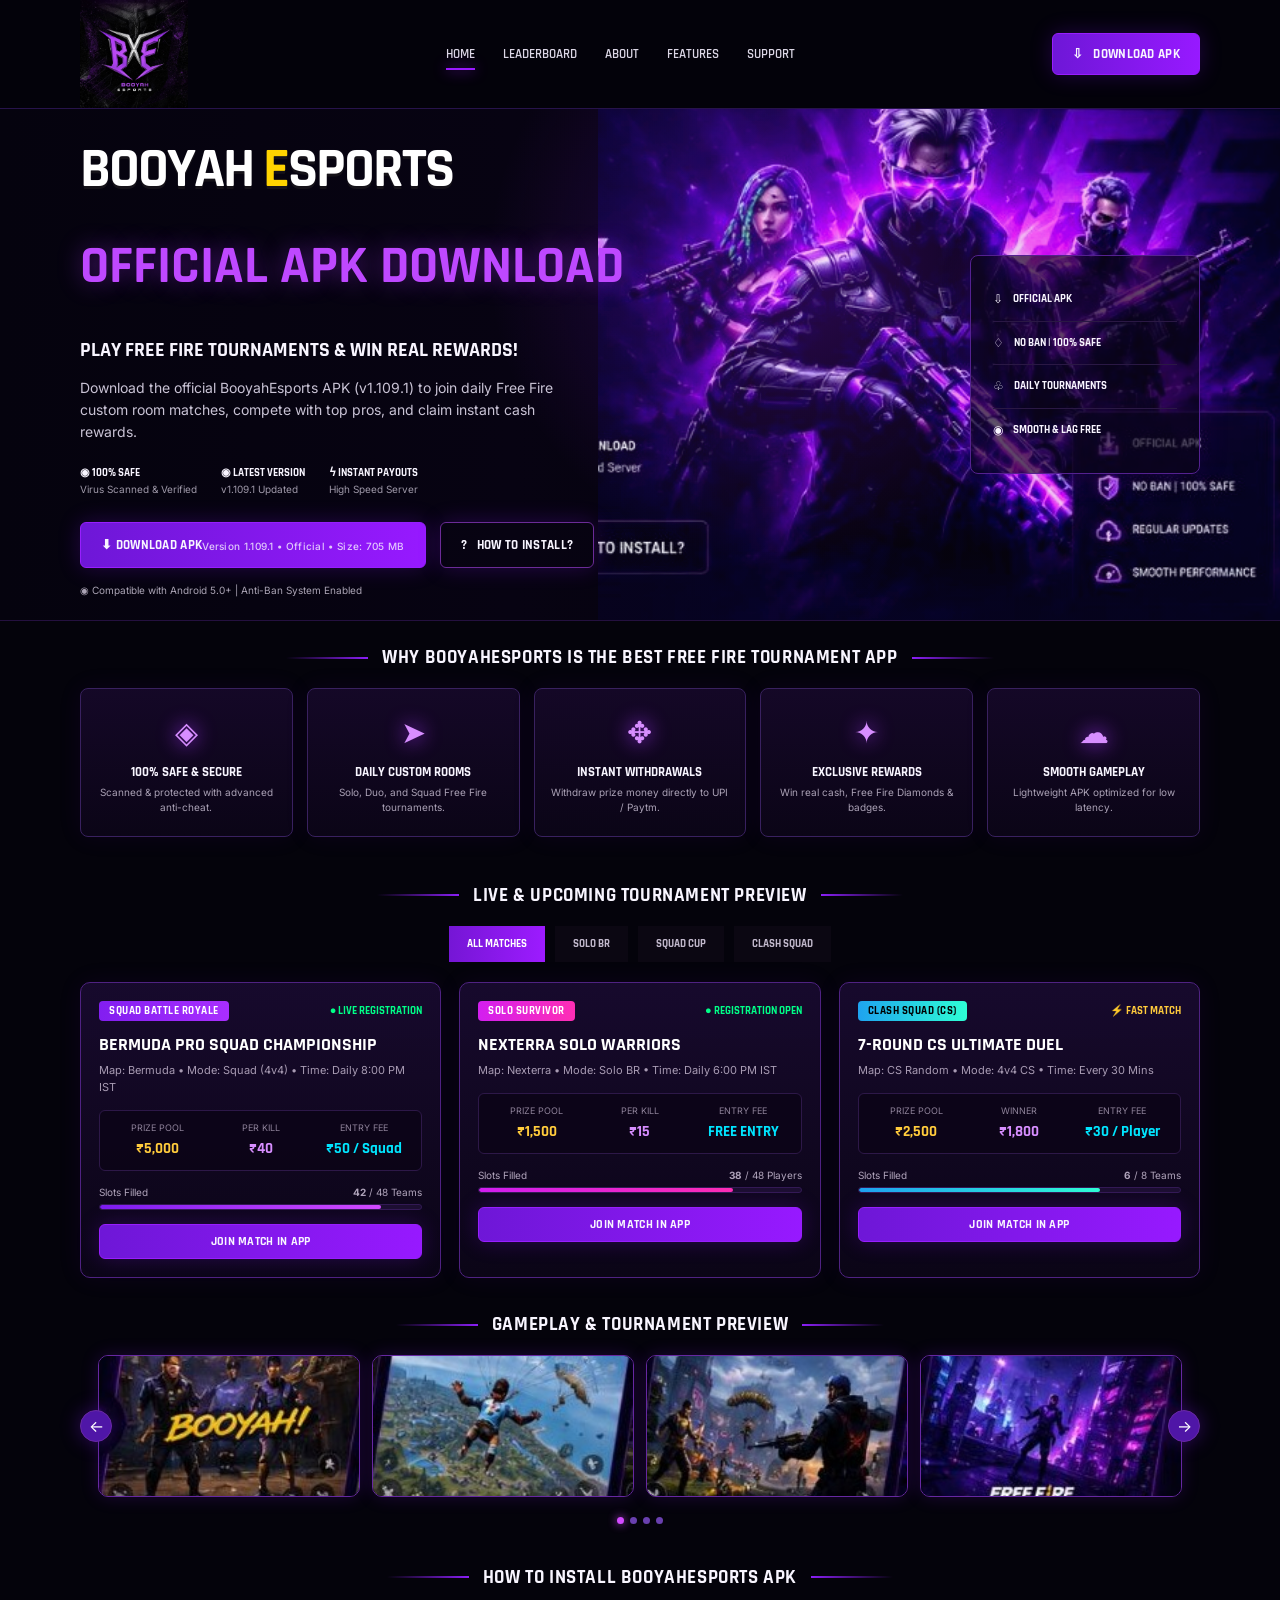
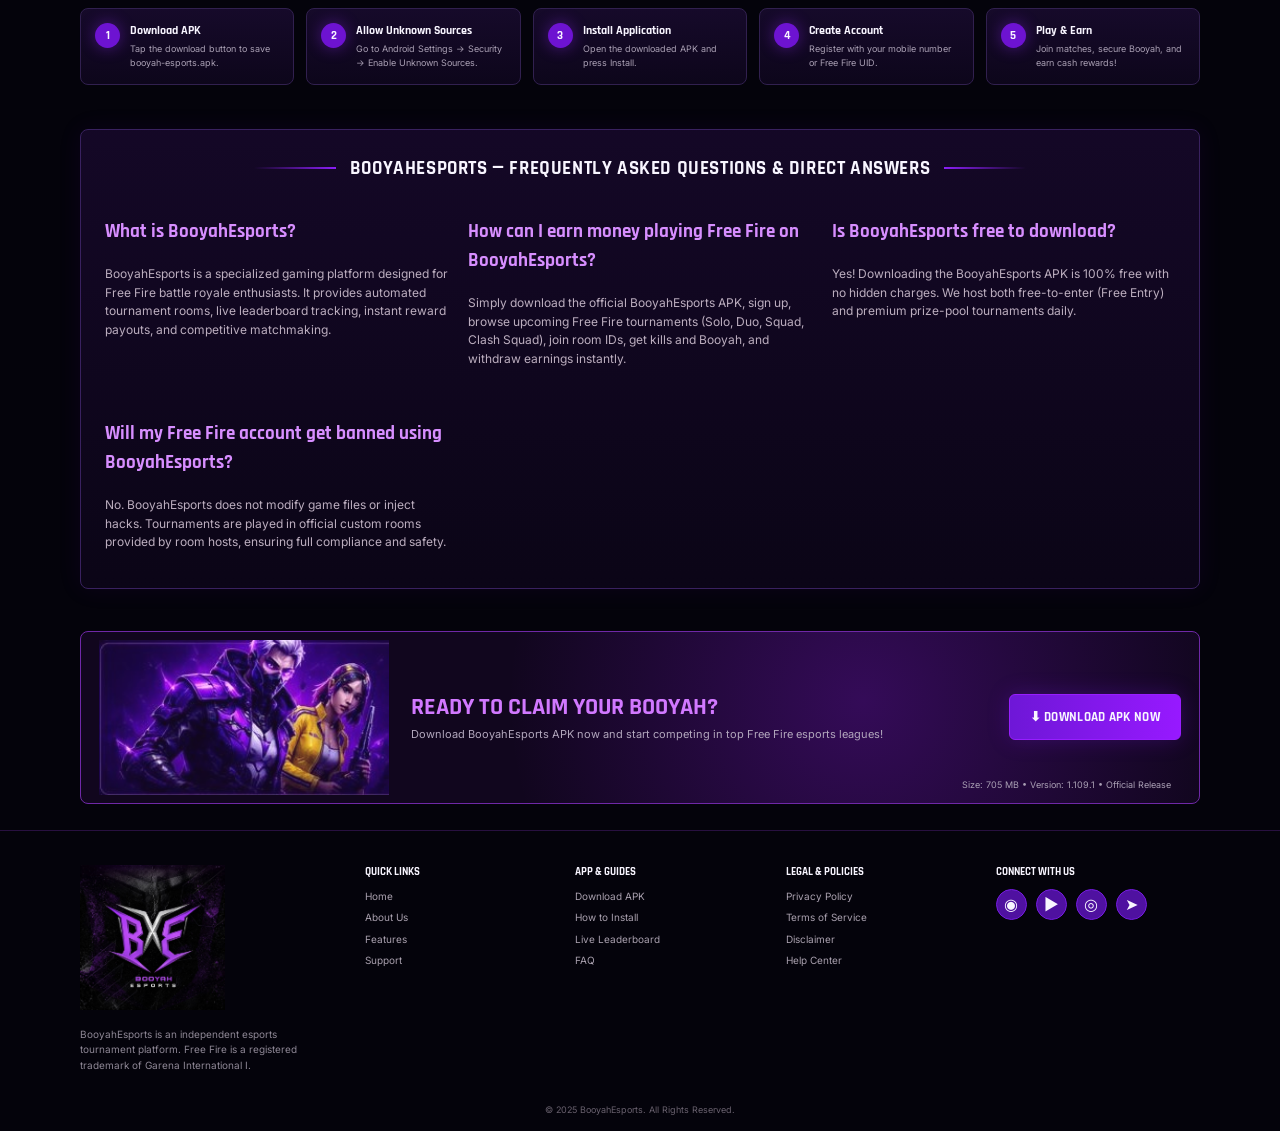
==== commit 8e4c3f0d: "Optimize header and logo, update support email, create download coming soon page, and improve gamepl" ====
--- a/index.html
+++ b/index.html
@@ -34,7 +34,7 @@
     "alternateName": ["Booyah Esports", "Booyah Esports Free Fire App"],
     "operatingSystem": "ANDROID 5.0 and up",
     "applicationCategory": "GameApplication",
-    "downloadUrl": "https://booyahesports.com/assets/booyah-esports.apk",
+    "downloadUrl": "https://booyahesports.com/download.html",
     "fileSize": "705MB",
     "softwareVersion": "1.109.1",
     "offers": {
@@ -96,7 +96,7 @@
       <a href="features.html">FEATURES</a>
       <a href="support.html">SUPPORT</a>
     </nav>
-    <a class="top-download" href="assets/booyah-esports.apk" download>⇩ &nbsp; DOWNLOAD APK</a>
+    <a class="top-download" href="download.html">⇩ &nbsp; DOWNLOAD APK</a>
   </div>
 </header>
 
@@ -117,7 +117,7 @@
         </div>
 
         <div class="hero-actions">
-          <a class="btn btn-primary" href="assets/booyah-esports.apk" download>⬇ DOWNLOAD APK <small>Version 1.109.1 • Official • Size: 705 MB</small></a>
+          <a class="btn btn-primary" href="download.html">⬇ DOWNLOAD APK <small>Version 1.109.1 • Official • Size: 705 MB</small></a>
           <a class="btn btn-ghost" href="#install">? &nbsp; HOW TO INSTALL?</a>
         </div>
         <div class="android-note">◉ Compatible with Android 5.0+ | Anti-Ban System Enabled</div>
@@ -147,7 +147,136 @@
   </section>
 
   <!-- Gameplay Preview -->
-  <section class="section tight">
+    <!-- Tournament Preview Cards -->
+  <section class="section">
+    <div class="container">
+      <div class="section-heading"><span></span><h2>LIVE &amp; UPCOMING TOURNAMENT PREVIEW</h2><span></span></div>
+
+      <div style="display: flex; justify-content: center; gap: 10px; margin-bottom: 20px;" class="tourney-filters">
+        <button class="tab tourney-tab active" data-filter="all">ALL MATCHES</button>
+        <button class="tab tourney-tab" data-filter="solo">SOLO BR</button>
+        <button class="tab tourney-tab" data-filter="squad">SQUAD CUP</button>
+        <button class="tab tourney-tab" data-filter="cs">CLASH SQUAD</button>
+      </div>
+
+      <div style="display: grid; grid-template-columns: repeat(auto-fit, minmax(310px, 1fr)); gap: 18px;" id="tourneyGrid">
+
+        <!-- Card 1 -->
+        <article class="card tourney-card" data-type="squad" style="border: 1px solid #4f2282; padding: 18px; border-radius: 10px; background: linear-gradient(180deg, rgba(24, 10, 46, 0.95), rgba(11, 5, 23, 0.98)); transition: 0.25s;">
+          <div style="display: flex; justify-content: space-between; align-items: center; margin-bottom: 12px;">
+            <span style="background: linear-gradient(90deg, #821ef0, #a92eff); color: #fff; font: 700 11px Rajdhani, sans-serif; padding: 3px 10px; border-radius: 4px; letter-spacing: 0.5px;">SQUAD BATTLE ROYALE</span>
+            <span style="color: #00ff88; font: 700 11px Rajdhani, sans-serif; display: flex; align-items: center; gap: 4px;">● LIVE REGISTRATION</span>
+          </div>
+          <h3 style="font: 700 18px Rajdhani, sans-serif; color: #fff; margin: 0 0 6px;">BERMUDA PRO SQUAD CHAMPIONSHIP</h3>
+          <p style="font-size: 11px; color: #a89bb3; margin: 0 0 14px;">Map: Bermuda • Mode: Squad (4v4) • Time: Daily 8:00 PM IST</p>
+
+          <div style="display: grid; grid-template-columns: repeat(3, 1fr); gap: 8px; background: rgba(10, 4, 20, 0.7); padding: 10px; border-radius: 6px; text-align: center; margin-bottom: 14px; border: 1px solid #2d1848;">
+            <div>
+              <small style="font-size: 9px; color: #8e8299; display: block;">PRIZE POOL</small>
+              <strong style="font: 700 15px Rajdhani, sans-serif; color: #ffcb3c;">₹5,000</strong>
+            </div>
+            <div>
+              <small style="font-size: 9px; color: #8e8299; display: block;">PER KILL</small>
+              <strong style="font: 700 15px Rajdhani, sans-serif; color: #d78eff;">₹40</strong>
+            </div>
+            <div>
+              <small style="font-size: 9px; color: #8e8299; display: block;">ENTRY FEE</small>
+              <strong style="font: 700 15px Rajdhani, sans-serif; color: #00e5ff;">₹50 / Squad</strong>
+            </div>
+          </div>
+
+          <div style="margin-bottom: 14px;">
+            <div style="display: flex; justify-content: space-between; font-size: 10px; color: #b0a4bb; margin-bottom: 4px;">
+              <span>Slots Filled</span>
+              <span><strong>42</strong> / 48 Teams</span>
+            </div>
+            <div style="width: 100%; height: 6px; background: #1c0f30; border-radius: 3px; overflow: hidden; border: 1px solid #331a54;">
+              <div style="width: 87.5%; height: 100%; background: linear-gradient(90deg, #7c1df0, #d34bff); border-radius: 3px;"></div>
+            </div>
+          </div>
+
+          <a href="download.html" class="btn btn-primary" style="width: 100%; text-align: center; justify-content: center; font-size: 12px; padding: 9px;">JOIN MATCH IN APP</a>
+        </article>
+
+        <!-- Card 2 -->
+        <article class="card tourney-card" data-type="solo" style="border: 1px solid #4f2282; padding: 18px; border-radius: 10px; background: linear-gradient(180deg, rgba(24, 10, 46, 0.95), rgba(11, 5, 23, 0.98)); transition: 0.25s;">
+          <div style="display: flex; justify-content: space-between; align-items: center; margin-bottom: 12px;">
+            <span style="background: linear-gradient(90deg, #d31ef0, #ff2eb4); color: #fff; font: 700 11px Rajdhani, sans-serif; padding: 3px 10px; border-radius: 4px; letter-spacing: 0.5px;">SOLO SURVIVOR</span>
+            <span style="color: #00ff88; font: 700 11px Rajdhani, sans-serif; display: flex; align-items: center; gap: 4px;">● REGISTRATION OPEN</span>
+          </div>
+          <h3 style="font: 700 18px Rajdhani, sans-serif; color: #fff; margin: 0 0 6px;">NEXTERRA SOLO WARRIORS</h3>
+          <p style="font-size: 11px; color: #a89bb3; margin: 0 0 14px;">Map: Nexterra • Mode: Solo BR • Time: Daily 6:00 PM IST</p>
+
+          <div style="display: grid; grid-template-columns: repeat(3, 1fr); gap: 8px; background: rgba(10, 4, 20, 0.7); padding: 10px; border-radius: 6px; text-align: center; margin-bottom: 14px; border: 1px solid #2d1848;">
+            <div>
+              <small style="font-size: 9px; color: #8e8299; display: block;">PRIZE POOL</small>
+              <strong style="font: 700 15px Rajdhani, sans-serif; color: #ffcb3c;">₹1,500</strong>
+            </div>
+            <div>
+              <small style="font-size: 9px; color: #8e8299; display: block;">PER KILL</small>
+              <strong style="font: 700 15px Rajdhani, sans-serif; color: #d78eff;">₹15</strong>
+            </div>
+            <div>
+              <small style="font-size: 9px; color: #8e8299; display: block;">ENTRY FEE</small>
+              <strong style="font: 700 15px Rajdhani, sans-serif; color: #00e5ff;">FREE ENTRY</strong>
+            </div>
+          </div>
+
+          <div style="margin-bottom: 14px;">
+            <div style="display: flex; justify-content: space-between; font-size: 10px; color: #b0a4bb; margin-bottom: 4px;">
+              <span>Slots Filled</span>
+              <span><strong>38</strong> / 48 Players</span>
+            </div>
+            <div style="width: 100%; height: 6px; background: #1c0f30; border-radius: 3px; overflow: hidden; border: 1px solid #331a54;">
+              <div style="width: 79%; height: 100%; background: linear-gradient(90deg, #d31ef0, #ff2eb4); border-radius: 3px;"></div>
+            </div>
+          </div>
+
+          <a href="download.html" class="btn btn-primary" style="width: 100%; text-align: center; justify-content: center; font-size: 12px; padding: 9px;">JOIN MATCH IN APP</a>
+        </article>
+
+        <!-- Card 3 -->
+        <article class="card tourney-card" data-type="cs" style="border: 1px solid #4f2282; padding: 18px; border-radius: 10px; background: linear-gradient(180deg, rgba(24, 10, 46, 0.95), rgba(11, 5, 23, 0.98)); transition: 0.25s;">
+          <div style="display: flex; justify-content: space-between; align-items: center; margin-bottom: 12px;">
+            <span style="background: linear-gradient(90deg, #1ea3f0, #2effd5); color: #000; font: 700 11px Rajdhani, sans-serif; padding: 3px 10px; border-radius: 4px; letter-spacing: 0.5px;">CLASH SQUAD (CS)</span>
+            <span style="color: #ffcb3c; font: 700 11px Rajdhani, sans-serif; display: flex; align-items: center; gap: 4px;">⚡ FAST MATCH</span>
+          </div>
+          <h3 style="font: 700 18px Rajdhani, sans-serif; color: #fff; margin: 0 0 6px;">7-ROUND CS ULTIMATE DUEL</h3>
+          <p style="font-size: 11px; color: #a89bb3; margin: 0 0 14px;">Map: CS Random • Mode: 4v4 CS • Time: Every 30 Mins</p>
+
+          <div style="display: grid; grid-template-columns: repeat(3, 1fr); gap: 8px; background: rgba(10, 4, 20, 0.7); padding: 10px; border-radius: 6px; text-align: center; margin-bottom: 14px; border: 1px solid #2d1848;">
+            <div>
+              <small style="font-size: 9px; color: #8e8299; display: block;">PRIZE POOL</small>
+              <strong style="font: 700 15px Rajdhani, sans-serif; color: #ffcb3c;">₹2,500</strong>
+            </div>
+            <div>
+              <small style="font-size: 9px; color: #8e8299; display: block;">WINNER</small>
+              <strong style="font: 700 15px Rajdhani, sans-serif; color: #d78eff;">₹1,800</strong>
+            </div>
+            <div>
+              <small style="font-size: 9px; color: #8e8299; display: block;">ENTRY FEE</small>
+              <strong style="font: 700 15px Rajdhani, sans-serif; color: #00e5ff;">₹30 / Player</strong>
+            </div>
+          </div>
+
+          <div style="margin-bottom: 14px;">
+            <div style="display: flex; justify-content: space-between; font-size: 10px; color: #b0a4bb; margin-bottom: 4px;">
+              <span>Slots Filled</span>
+              <span><strong>6</strong> / 8 Teams</span>
+            </div>
+            <div style="width: 100%; height: 6px; background: #1c0f30; border-radius: 3px; overflow: hidden; border: 1px solid #331a54;">
+              <div style="width: 75%; height: 100%; background: linear-gradient(90deg, #1ea3f0, #2effd5); border-radius: 3px;"></div>
+            </div>
+          </div>
+
+          <a href="download.html" class="btn btn-primary" style="width: 100%; text-align: center; justify-content: center; font-size: 12px; padding: 9px;">JOIN MATCH IN APP</a>
+        </article>
+
+      </div>
+    </div>
+  </section>
+
+<section class="section tight">
     <div class="container">
       <div class="section-heading"><span></span><h2>GAMEPLAY &amp; TOURNAMENT PREVIEW</h2><span></span></div>
       <div class="gallery">
@@ -208,7 +337,7 @@
     <div class="cta-banner">
       <img src="assets/cta-art.jpg" alt="" aria-hidden="true">
       <div><h2>READY TO CLAIM YOUR BOOYAH?</h2><p>Download BooyahEsports APK now and start competing in top Free Fire esports leagues!</p></div>
-      <a class="btn btn-primary" href="assets/booyah-esports.apk" download>⬇ DOWNLOAD APK NOW</a>
+      <a class="btn btn-primary" href="download.html">⬇ DOWNLOAD APK NOW</a>
       <small>Size: 705 MB • Version: 1.109.1 • Official Release</small>
     </div>
   </section>
--- a/styles.css
+++ b/styles.css
@@ -1 +1 @@
-*{box-sizing:border-box}html{scroll-behavior:smooth}body{margin:0;background:#04030b;color:#f8f5ff;font-family:Inter,Arial,sans-serif;line-height:1.55}a{color:inherit;text-decoration:none}button{font:inherit}.container{width:min(1120px,calc(100% - 44px));margin:auto}.site-header{position:sticky;top:0;z-index:50;background:rgba(4,3,11,.92);backdrop-filter:blur(14px);border-bottom:1px solid #27134b}.nav-wrap{min-height:74px;display:flex;align-items:center;gap:28px}.brand img{display:block;width:142px;height:auto}.main-nav{display:flex;align-items:center;justify-content:center;gap:28px;flex:1}.main-nav a{font:600 13px Rajdhani,sans-serif;color:#dcd7e6;position:relative;padding:28px 0}.main-nav a:after{content:"";position:absolute;left:0;right:0;bottom:19px;height:2px;background:#9a19ff;box-shadow:0 0 14px #9a19ff;opacity:0;transform:scaleX(.4);transition:.22s}.main-nav a:hover:after,.main-nav a.active:after{opacity:1;transform:scaleX(1)}.top-download,.btn{display:inline-flex;align-items:center;justify-content:center;border:1px solid #981eff;border-radius:6px;background:linear-gradient(90deg,#6e17d7,#9719ff);box-shadow:0 0 22px rgba(135,23,255,.23);font:700 13px Rajdhani,sans-serif;letter-spacing:.3px;transition:transform .18s,box-shadow .18s}.top-download{padding:12px 19px;white-space:nowrap}.btn{padding:14px 20px}.btn:hover,.top-download:hover{transform:translateY(-2px);box-shadow:0 0 30px rgba(158,35,255,.42)}.btn-primary small{display:block;font:500 10px Inter,sans-serif;opacity:.8;margin-top:3px}.btn-ghost{background:transparent;border-color:#6b2b97}.menu-toggle{display:none;background:none;border:0}.menu-toggle span{display:block;width:24px;height:2px;background:#fff;margin:4px;border-radius:2px}.hero{min-height:510px;position:relative;overflow:hidden;border-bottom:1px solid #24103f}.hero:before{content:"";position:absolute;inset:0;background:radial-gradient(circle at 62% 30%,rgba(121,20,220,.32),transparent 35%),linear-gradient(90deg,#05030e 0%,#070312 40%,rgba(8,2,17,.38) 70%,#05030d 100%)}.hero-art{position:absolute;right:-60px;top:0;width:58%;height:100%;background:url('assets/hero-art.jpg') center/cover no-repeat;opacity:.95;mix-blend-mode:screen;filter:saturate(1.14) contrast(1.06)}.hero-grid{position:relative;display:grid;grid-template-columns:1.1fr .64fr;gap:30px;align-items:center;min-height:510px}.hero-copy{padding:34px 0 22px;max-width:600px}.free-fire{font:800 56px Rajdhani,sans-serif;letter-spacing:-2px;color:#fff;line-height:.95;text-shadow:0 3px 0 #151219}.free-fire span{color:#ffd300}.hero-title{font:800 53px Rajdhani,sans-serif;line-height:1;color:#be48ff;text-shadow:0 0 24px rgba(170,56,255,.42)}.hero-kicker{font:700 20px Rajdhani,sans-serif;margin:10px 0 8px}.hero-text{max-width:490px;color:#c9c3d5;font-size:14px}.trust-row{display:flex;gap:24px;margin:24px 0}.trust-row div{display:flex;flex-direction:column;gap:2px}.trust-row b{font:700 11px Rajdhani,sans-serif}.trust-row small{font-size:10px;color:#9f99a9}.hero-actions{display:flex;gap:14px;align-items:center}.android-note{font-size:10px;color:#aba4b5;margin-top:15px}.hero-spec-card{justify-self:end;width:230px;padding:22px;border:1px solid #542190;border-radius:8px;background:rgba(12,4,27,.64);box-shadow:0 0 30px rgba(116,10,212,.15)}.hero-spec-card div{display:flex;gap:10px;align-items:center;border-bottom:1px solid #2a1844;padding:12px 0;font-size:12px}.hero-spec-card div:last-child{border-bottom:0}.hero-spec-card strong{font:700 11px Rajdhani,sans-serif}.section{padding:22px 0}.tight{padding-top:10px}.section-heading{display:flex;align-items:center;justify-content:center;gap:14px;margin:2px 0 18px}.section-heading h2{font:700 19px Rajdhani,sans-serif;letter-spacing:.6px;margin:0}.section-heading span{width:82px;height:2px;background:linear-gradient(90deg,transparent,#8b1ff7);position:relative}.section-heading span:last-child{transform:scaleX(-1)}.feature-grid{display:grid;gap:14px}.feature-grid.five{grid-template-columns:repeat(5,1fr)}.feature-grid.three{grid-template-columns:repeat(3,1fr)}.info-card,.feature-card,.card{background:linear-gradient(180deg,rgba(21,8,40,.96),rgba(11,5,23,.98));border:1px solid #39215f;border-radius:8px;box-shadow:0 0 24px rgba(101,17,173,.09);transition:.2s}.info-card:hover,.feature-card:hover{transform:translateY(-3px);box-shadow:0 0 30px rgba(133,28,241,.18)}.info-card{padding:20px 14px;min-height:132px;text-align:center}.info-card .icon,.feature-card .icon{font-size:30px;color:#d78eff;text-shadow:0 0 20px #a630ff}.info-card h3,.feature-card h3{font:700 13px Rajdhani,sans-serif;margin:8px 0 5px}.info-card p,.feature-card p{font-size:10px;color:#aaa1b5;margin:0}.gallery{position:relative;display:flex;align-items:center}.gallery-track{display:grid;grid-template-columns:repeat(4,1fr);gap:12px;width:100%;padding:0 18px}.gallery-track img{width:100%;height:142px;object-fit:cover;border:1px solid #6628a1;border-radius:10px;box-shadow:0 0 18px rgba(129,28,230,.2)}.gallery-btn{position:absolute;z-index:2;width:32px;height:32px;border-radius:50%;border:1px solid #6a29a5;background:#4f16a7;color:#fff;cursor:pointer;box-shadow:0 0 20px rgba(115,27,229,.38)}.gallery-btn.prev{left:0}.gallery-btn.next{right:0}.dots{text-align:center;margin-top:9px}.dots i{display:inline-block;width:7px;height:7px;border-radius:50%;background:#6940af;margin:0 3px}.dots i:first-child{background:#d34bff;box-shadow:0 0 10px #d34bff}.steps{display:grid;grid-template-columns:repeat(5,1fr);gap:12px}.step{display:flex;gap:10px;align-items:flex-start;padding:14px;background:linear-gradient(180deg,#160a2a,#0d061b);border:1px solid #31204f;border-radius:8px}.step>b{display:grid;place-items:center;width:25px;height:25px;border-radius:50%;background:#6d13d1;box-shadow:0 0 16px rgba(140,35,243,.45);font:700 12px Rajdhani,sans-serif;flex:0 0 auto}.step h3{font:700 12px Rajdhani,sans-serif;margin:0 0 4px}.step p{font-size:9px;color:#aaa0b4;margin:0}.cta-banner{margin:20px 0 26px;border:1px solid #6f28a7;border-radius:8px;min-height:143px;display:grid;grid-template-columns:290px 1fr auto;gap:22px;align-items:center;padding:8px 18px;background:radial-gradient(circle at 70% 40%,rgba(143,24,238,.28),transparent 45%),#11061e;overflow:hidden;position:relative}.cta-banner img{width:290px;height:155px;object-fit:cover;object-position:left bottom;mix-blend-mode:screen}.cta-banner h2{font:800 24px Rajdhani,sans-serif;color:#d178ff;margin:0 0 4px}.cta-banner p{font-size:11px;color:#b2a7bd;margin:0}.cta-banner>.btn{white-space:nowrap}.cta-banner>small{position:absolute;right:28px;bottom:11px;font-size:9px;color:#aaa0b4}.site-footer{border-top:1px solid #281040;padding:34px 0 14px;background:#04030b}.footer-grid{display:grid;grid-template-columns:1.4fr 1fr 1fr 1fr 1.1fr;gap:25px}.footer-brand img{width:145px}.footer-brand p{font-size:10px;color:#8e8795;max-width:230px}.footer-grid h4{font:700 11px Rajdhani,sans-serif;margin:0 0 10px}.footer-grid>div:not(.footer-brand)>a{display:block;color:#a9a0ae;font-size:10px;margin:6px 0}.socials{display:flex;gap:9px}.socials a{width:31px;height:31px;display:grid;place-items:center;border-radius:50%;background:#4f11a0;border:1px solid #751be1}.copyright{text-align:center;color:#69616e;font-size:9px;margin-top:20px}.inner-hero{border-bottom:1px solid #24103f;overflow:hidden}.about-hero-grid{display:grid;grid-template-columns:1fr 1.15fr;gap:20px;align-items:center;min-height:450px}.about-hero-grid h1,.support-hero h1,.lb-head h1,.feature-title h1{font:800 39px Rajdhani,sans-serif;letter-spacing:1px;margin:0 0 10px}.about-hero-grid h3{font:700 17px Rajdhani,sans-serif;margin:20px 0 7px}.about-hero-grid p{color:#aaa1b0;font-size:12px;max-width:550px}.inner-art{height:390px}.inner-art img{width:100%;height:100%;object-fit:cover;mix-blend-mode:screen;filter:saturate(1.15)}.top-only{padding-top:18px}.about-cards{display:grid;grid-template-columns:repeat(3,1fr);gap:16px}.about-cards .info-card{text-align:left;min-height:150px;padding:20px}.about-cards .icon{font-size:25px}.feature-page{min-height:calc(100vh - 180px)}.feature-title{text-align:center;padding-top:56px;padding-bottom:20px}.feature-title p{margin:0;color:#aea5b4}.feature-card{min-height:148px;padding:22px 20px}.feature-card .icon{font-size:27px}.feature-card h3{font-size:16px}.feature-card p{font-size:11px;max-width:280px}.lb-head{display:flex;justify-content:space-between;align-items:flex-end;gap:18px;margin-bottom:22px}.lb-head p{margin:0;color:#aaa1b2;font-size:12px}.tabs{display:flex;border:1px solid #2d1c43;border-radius:6px;overflow:hidden}.tab{background:#0b0712;border:0;color:#c2b9cc;padding:11px 18px;font:700 11px Rajdhani,sans-serif;cursor:pointer}.tab.active{background:linear-gradient(90deg,#7516d5,#9d1bff);color:#fff}.table-wrap{border:1px solid #2d1a4a;border-radius:7px;overflow:auto}.leader-table{width:100%;border-collapse:collapse;min-width:720px;background:rgba(13,6,25,.7)}.leader-table th,.leader-table td{padding:15px 14px;border-bottom:1px solid #241631;text-align:left;font-size:11px}.leader-table th{font:700 10px Rajdhani,sans-serif;color:#8f8499}.leader-table tr:last-child td{border-bottom:0}.leader-table td:last-child{color:#ffcb3c;font-weight:700}.your-rank{margin-top:18px}.your-rank>div:first-child{background:linear-gradient(90deg,#7315d4,#4d0f8f);padding:10px 14px;border-radius:6px 6px 0 0;font:700 11px Rajdhani,sans-serif}.your-row{display:grid;grid-template-columns:.5fr 1.5fr repeat(4,1fr);gap:10px;padding:16px 14px;background:#0d0619;border:1px solid #34204b;border-top:0;border-radius:0 0 6px 6px;font-size:11px}.your-row span:last-child{color:#ffcb3c}.support-hero{display:grid;grid-template-columns:1.15fr .85fr;gap:24px;align-items:center;min-height:555px}.support-left>h3{font:700 18px Rajdhani,sans-serif;margin:0 0 4px}.support-left>p{color:#a9a0ad;font-size:11px}.support-grid{display:grid;grid-template-columns:1.5fr .9fr;gap:16px;margin-top:20px}.card{padding:16px}.faq h3,.contact-card h3{font:700 13px Rajdhani,sans-serif;margin:0 0 12px}.faq-item{width:100%;display:flex;justify-content:space-between;align-items:center;color:#ddd7e3;background:#140a24;border:1px solid #2f1c4a;border-radius:5px;padding:11px 12px;margin:5px 0;text-align:left;font-size:10px;cursor:pointer}.faq-answer{display:none;color:#9f95a6;font-size:9px;padding:0 12px 8px}.faq-answer.open{display:block}.contact-card{min-height:250px}.contact-card>p{color:#9f96a7;font-size:10px}.contact-row{display:flex;gap:11px;align-items:center;padding:12px 0;border-bottom:1px solid #2a183e;color:#d990ff}.contact-row:last-child{border-bottom:0}.contact-row span{display:flex;flex-direction:column}.contact-row b{font:700 11px Rajdhani,sans-serif;color:#fff}.contact-row small{font-size:9px;color:#9f95a5}.support-art{height:410px;display:flex;align-items:center;justify-content:center}.support-art img{width:100%;height:100%;object-fit:cover;mix-blend-mode:screen;filter:saturate(1.15)}.compact-footer{margin-top:0}@media(max-width:980px){.main-nav{gap:16px}.main-nav a{font-size:12px}.hero-grid{grid-template-columns:1fr .45fr}.hero-spec-card{width:190px}.feature-grid.five{grid-template-columns:repeat(3,1fr)}.steps{grid-template-columns:repeat(3,1fr)}.gallery-track{grid-template-columns:repeat(2,1fr)}.footer-grid{grid-template-columns:repeat(2,1fr)}.cta-banner{grid-template-columns:220px 1fr auto}.cta-banner img{width:220px}.about-hero-grid,.support-hero{grid-template-columns:1fr}.inner-art,.support-art{height:300px}.support-art{order:-1}.support-grid{grid-template-columns:1fr 1fr}.lb-head{flex-direction:column;align-items:flex-start}.tabs{width:100%;overflow:auto}.tab{flex:1;white-space:nowrap}}@media(max-width:720px){.container{width:min(100% - 28px,1120px)}.nav-wrap{min-height:64px}.brand img{width:124px}.menu-toggle{display:block;margin-left:auto}.main-nav{position:absolute;left:14px;right:14px;top:66px;background:#0a0613;border:1px solid #33204e;border-radius:8px;display:none;flex-direction:column;gap:0;align-items:stretch;padding:7px}.main-nav.open{display:flex}.main-nav a{padding:10px 12px}.main-nav a:after{bottom:3px}.top-download{display:none}.hero{min-height:690px}.hero-art{width:100%;height:48%;right:-20px;opacity:.48;top:65px}.hero-grid{grid-template-columns:1fr;align-items:end;min-height:690px}.hero-copy{padding-top:120px}.free-fire{font-size:44px}.hero-title{font-size:42px}.hero-spec-card{justify-self:start;width:100%;display:grid;grid-template-columns:1fr 1fr;padding:10px 12px}.hero-spec-card div{border-bottom:0;padding:7px;font-size:10px}.trust-row{flex-wrap:wrap;gap:12px}.hero-actions{flex-wrap:wrap}.feature-grid.five,.feature-grid.three,.about-cards{grid-template-columns:1fr}.steps{grid-template-columns:1fr}.gallery-track{grid-template-columns:1fr 1fr}.gallery-track img{height:130px}.cta-banner{grid-template-columns:1fr;padding:20px}.cta-banner img{display:none}.cta-banner>.btn{justify-self:start}.cta-banner>small{right:auto;left:20px;bottom:8px}.footer-grid{grid-template-columns:1fr 1fr;gap:20px}.footer-brand{grid-column:1/-1}.about-hero-grid h1,.support-hero h1,.lb-head h1,.feature-title h1{font-size:33px}.support-grid{grid-template-columns:1fr}.your-row{grid-template-columns:.5fr 1.5fr repeat(4,1fr);overflow:auto}.your-row>*{min-width:70px}.inner-art,.support-art{height:240px}}+*{box-sizing:border-box}html{scroll-behavior:smooth}body{margin:0;background:#04030b;color:#f8f5ff;font-family:Inter,Arial,sans-serif;line-height:1.55}a{color:inherit;text-decoration:none}button{font:inherit}.container{width:min(1120px,calc(100% - 44px));margin:auto}.site-header{position:sticky;top:0;z-index:50;background:rgba(4,3,11,.92);backdrop-filter:blur(14px);border-bottom:1px solid #27134b}.nav-wrap{min-height:58px;display:flex;align-items:center;gap:28px}.brand img{display:block;width:108px;height:auto}.main-nav{display:flex;align-items:center;justify-content:center;gap:28px;flex:1}.main-nav a{font:600 13px Rajdhani,sans-serif;color:#dcd7e6;position:relative;padding:18px 0}.main-nav a:after{content:"";position:absolute;left:0;right:0;bottom:10px;height:2px;background:#9a19ff;box-shadow:0 0 14px #9a19ff;opacity:0;transform:scaleX(.4);transition:.22s}.main-nav a:hover:after,.main-nav a.active:after{opacity:1;transform:scaleX(1)}.top-download,.btn{display:inline-flex;align-items:center;justify-content:center;border:1px solid #981eff;border-radius:6px;background:linear-gradient(90deg,#6e17d7,#9719ff);box-shadow:0 0 22px rgba(135,23,255,.23);font:700 13px Rajdhani,sans-serif;letter-spacing:.3px;transition:transform .18s,box-shadow .18s}.top-download{padding:12px 19px;white-space:nowrap}.btn{padding:14px 20px}.btn:hover,.top-download:hover{transform:translateY(-2px);box-shadow:0 0 30px rgba(158,35,255,.42)}.btn-primary small{display:block;font:500 10px Inter,sans-serif;opacity:.8;margin-top:3px}.btn-ghost{background:transparent;border-color:#6b2b97}.menu-toggle{display:none;background:none;border:0}.menu-toggle span{display:block;width:24px;height:2px;background:#fff;margin:4px;border-radius:2px}.hero{min-height:510px;position:relative;overflow:hidden;border-bottom:1px solid #24103f}.hero:before{content:"";position:absolute;inset:0;background:radial-gradient(circle at 62% 30%,rgba(121,20,220,.32),transparent 35%),linear-gradient(90deg,#05030e 0%,#070312 40%,rgba(8,2,17,.38) 70%,#05030d 100%)}.hero-art{position:absolute;right:-60px;top:0;width:58%;height:100%;background:url('assets/hero-art.jpg') center/cover no-repeat;opacity:.95;mix-blend-mode:screen;filter:saturate(1.14) contrast(1.06)}.hero-grid{position:relative;display:grid;grid-template-columns:1.1fr .64fr;gap:30px;align-items:center;min-height:510px}.hero-copy{padding:34px 0 22px;max-width:600px}.free-fire{font:800 56px Rajdhani,sans-serif;letter-spacing:-2px;color:#fff;line-height:.95;text-shadow:0 3px 0 #151219}.free-fire span{color:#ffd300}.hero-title{font:800 53px Rajdhani,sans-serif;line-height:1;color:#be48ff;text-shadow:0 0 24px rgba(170,56,255,.42)}.hero-kicker{font:700 20px Rajdhani,sans-serif;margin:10px 0 8px}.hero-text{max-width:490px;color:#c9c3d5;font-size:14px}.trust-row{display:flex;gap:24px;margin:24px 0}.trust-row div{display:flex;flex-direction:column;gap:2px}.trust-row b{font:700 11px Rajdhani,sans-serif}.trust-row small{font-size:10px;color:#9f99a9}.hero-actions{display:flex;gap:14px;align-items:center}.android-note{font-size:10px;color:#aba4b5;margin-top:15px}.hero-spec-card{justify-self:end;width:230px;padding:22px;border:1px solid #542190;border-radius:8px;background:rgba(12,4,27,.64);box-shadow:0 0 30px rgba(116,10,212,.15)}.hero-spec-card div{display:flex;gap:10px;align-items:center;border-bottom:1px solid #2a1844;padding:12px 0;font-size:12px}.hero-spec-card div:last-child{border-bottom:0}.hero-spec-card strong{font:700 11px Rajdhani,sans-serif}.section{padding:22px 0}.tight{padding-top:10px}.section-heading{display:flex;align-items:center;justify-content:center;gap:14px;margin:2px 0 18px}.section-heading h2{font:700 19px Rajdhani,sans-serif;letter-spacing:.6px;margin:0}.section-heading span{width:82px;height:2px;background:linear-gradient(90deg,transparent,#8b1ff7);position:relative}.section-heading span:last-child{transform:scaleX(-1)}.feature-grid{display:grid;gap:14px}.feature-grid.five{grid-template-columns:repeat(5,1fr)}.feature-grid.three{grid-template-columns:repeat(3,1fr)}.info-card,.feature-card,.card{background:linear-gradient(180deg,rgba(21,8,40,.96),rgba(11,5,23,.98));border:1px solid #39215f;border-radius:8px;box-shadow:0 0 24px rgba(101,17,173,.09);transition:.2s}.info-card:hover,.feature-card:hover{transform:translateY(-3px);box-shadow:0 0 30px rgba(133,28,241,.18)}.info-card{padding:20px 14px;min-height:132px;text-align:center}.info-card .icon,.feature-card .icon{font-size:30px;color:#d78eff;text-shadow:0 0 20px #a630ff}.info-card h3,.feature-card h3{font:700 13px Rajdhani,sans-serif;margin:8px 0 5px}.info-card p,.feature-card p{font-size:10px;color:#aaa1b5;margin:0}.gallery{position:relative;display:flex;align-items:center}.gallery-track{display:grid;grid-template-columns:repeat(4,1fr);gap:12px;width:100%;padding:0 18px}.gallery-track img{width:100%;height:142px;object-fit:cover;border:1px solid #6628a1;border-radius:10px;box-shadow:0 0 18px rgba(129,28,230,.2)}.gallery-btn{position:absolute;z-index:2;width:32px;height:32px;border-radius:50%;border:1px solid #6a29a5;background:#4f16a7;color:#fff;cursor:pointer;box-shadow:0 0 20px rgba(115,27,229,.38)}.gallery-btn.prev{left:0}.gallery-btn.next{right:0}.dots{text-align:center;margin-top:9px}.dots i{display:inline-block;width:7px;height:7px;border-radius:50%;background:#6940af;margin:0 3px}.dots i:first-child{background:#d34bff;box-shadow:0 0 10px #d34bff}.steps{display:grid;grid-template-columns:repeat(5,1fr);gap:12px}.step{display:flex;gap:10px;align-items:flex-start;padding:14px;background:linear-gradient(180deg,#160a2a,#0d061b);border:1px solid #31204f;border-radius:8px}.step>b{display:grid;place-items:center;width:25px;height:25px;border-radius:50%;background:#6d13d1;box-shadow:0 0 16px rgba(140,35,243,.45);font:700 12px Rajdhani,sans-serif;flex:0 0 auto}.step h3{font:700 12px Rajdhani,sans-serif;margin:0 0 4px}.step p{font-size:9px;color:#aaa0b4;margin:0}.cta-banner{margin:20px 0 26px;border:1px solid #6f28a7;border-radius:8px;min-height:143px;display:grid;grid-template-columns:290px 1fr auto;gap:22px;align-items:center;padding:8px 18px;background:radial-gradient(circle at 70% 40%,rgba(143,24,238,.28),transparent 45%),#11061e;overflow:hidden;position:relative}.cta-banner img{width:290px;height:155px;object-fit:cover;object-position:left bottom;mix-blend-mode:screen}.cta-banner h2{font:800 24px Rajdhani,sans-serif;color:#d178ff;margin:0 0 4px}.cta-banner p{font-size:11px;color:#b2a7bd;margin:0}.cta-banner>.btn{white-space:nowrap}.cta-banner>small{position:absolute;right:28px;bottom:11px;font-size:9px;color:#aaa0b4}.site-footer{border-top:1px solid #281040;padding:34px 0 14px;background:#04030b}.footer-grid{display:grid;grid-template-columns:1.4fr 1fr 1fr 1fr 1.1fr;gap:25px}.footer-brand img{width:145px}.footer-brand p{font-size:10px;color:#8e8795;max-width:230px}.footer-grid h4{font:700 11px Rajdhani,sans-serif;margin:0 0 10px}.footer-grid>div:not(.footer-brand)>a{display:block;color:#a9a0ae;font-size:10px;margin:6px 0}.socials{display:flex;gap:9px}.socials a{width:31px;height:31px;display:grid;place-items:center;border-radius:50%;background:#4f11a0;border:1px solid #751be1}.copyright{text-align:center;color:#69616e;font-size:9px;margin-top:20px}.inner-hero{border-bottom:1px solid #24103f;overflow:hidden}.about-hero-grid{display:grid;grid-template-columns:1fr 1.15fr;gap:20px;align-items:center;min-height:450px}.about-hero-grid h1,.support-hero h1,.lb-head h1,.feature-title h1{font:800 39px Rajdhani,sans-serif;letter-spacing:1px;margin:0 0 10px}.about-hero-grid h3{font:700 17px Rajdhani,sans-serif;margin:20px 0 7px}.about-hero-grid p{color:#aaa1b0;font-size:12px;max-width:550px}.inner-art{height:390px}.inner-art img{width:100%;height:100%;object-fit:cover;mix-blend-mode:screen;filter:saturate(1.15)}.top-only{padding-top:18px}.about-cards{display:grid;grid-template-columns:repeat(3,1fr);gap:16px}.about-cards .info-card{text-align:left;min-height:150px;padding:20px}.about-cards .icon{font-size:25px}.feature-page{min-height:calc(100vh - 180px)}.feature-title{text-align:center;padding-top:56px;padding-bottom:20px}.feature-title p{margin:0;color:#aea5b4}.feature-card{min-height:148px;padding:22px 20px}.feature-card .icon{font-size:27px}.feature-card h3{font-size:16px}.feature-card p{font-size:11px;max-width:280px}.lb-head{display:flex;justify-content:space-between;align-items:flex-end;gap:18px;margin-bottom:22px}.lb-head p{margin:0;color:#aaa1b2;font-size:12px}.tabs{display:flex;border:1px solid #2d1c43;border-radius:6px;overflow:hidden}.tab{background:#0b0712;border:0;color:#c2b9cc;padding:11px 18px;font:700 11px Rajdhani,sans-serif;cursor:pointer}.tab.active{background:linear-gradient(90deg,#7516d5,#9d1bff);color:#fff}.table-wrap{border:1px solid #2d1a4a;border-radius:7px;overflow:auto}.leader-table{width:100%;border-collapse:collapse;min-width:720px;background:rgba(13,6,25,.7)}.leader-table th,.leader-table td{padding:15px 14px;border-bottom:1px solid #241631;text-align:left;font-size:11px}.leader-table th{font:700 10px Rajdhani,sans-serif;color:#8f8499}.leader-table tr:last-child td{border-bottom:0}.leader-table td:last-child{color:#ffcb3c;font-weight:700}.your-rank{margin-top:18px}.your-rank>div:first-child{background:linear-gradient(90deg,#7315d4,#4d0f8f);padding:10px 14px;border-radius:6px 6px 0 0;font:700 11px Rajdhani,sans-serif}.your-row{display:grid;grid-template-columns:.5fr 1.5fr repeat(4,1fr);gap:10px;padding:16px 14px;background:#0d0619;border:1px solid #34204b;border-top:0;border-radius:0 0 6px 6px;font-size:11px}.your-row span:last-child{color:#ffcb3c}.support-hero{display:grid;grid-template-columns:1.15fr .85fr;gap:24px;align-items:center;min-height:555px}.support-left>h3{font:700 18px Rajdhani,sans-serif;margin:0 0 4px}.support-left>p{color:#a9a0ad;font-size:11px}.support-grid{display:grid;grid-template-columns:1.5fr .9fr;gap:16px;margin-top:20px}.card{padding:16px}.faq h3,.contact-card h3{font:700 13px Rajdhani,sans-serif;margin:0 0 12px}.faq-item{width:100%;display:flex;justify-content:space-between;align-items:center;color:#ddd7e3;background:#140a24;border:1px solid #2f1c4a;border-radius:5px;padding:11px 12px;margin:5px 0;text-align:left;font-size:10px;cursor:pointer}.faq-answer{display:none;color:#9f95a6;font-size:9px;padding:0 12px 8px}.faq-answer.open{display:block}.contact-card{min-height:250px}.contact-card>p{color:#9f96a7;font-size:10px}.contact-row{display:flex;gap:11px;align-items:center;padding:12px 0;border-bottom:1px solid #2a183e;color:#d990ff}.contact-row:last-child{border-bottom:0}.contact-row span{display:flex;flex-direction:column}.contact-row b{font:700 11px Rajdhani,sans-serif;color:#fff}.contact-row small{font-size:9px;color:#9f95a5}.support-art{height:410px;display:flex;align-items:center;justify-content:center}.support-art img{width:100%;height:100%;object-fit:cover;mix-blend-mode:screen;filter:saturate(1.15)}.compact-footer{margin-top:0}@media(max-width:980px){.main-nav{gap:16px}.main-nav a{font-size:12px}.hero-grid{grid-template-columns:1fr .45fr}.hero-spec-card{width:190px}.feature-grid.five{grid-template-columns:repeat(3,1fr)}.steps{grid-template-columns:repeat(3,1fr)}.gallery-track{grid-template-columns:repeat(2,1fr)}.footer-grid{grid-template-columns:repeat(2,1fr)}.cta-banner{grid-template-columns:220px 1fr auto}.cta-banner img{width:220px}.about-hero-grid,.support-hero{grid-template-columns:1fr}.inner-art,.support-art{height:300px}.support-art{order:-1}.support-grid{grid-template-columns:1fr 1fr}.lb-head{flex-direction:column;align-items:flex-start}.tabs{width:100%;overflow:auto}.tab{flex:1;white-space:nowrap}}@media(max-width:720px){.container{width:min(100% - 28px,1120px)}.nav-wrap{min-height:54px}.brand img{width:95px}.menu-toggle{display:block;margin-left:auto}.main-nav{position:absolute;left:14px;right:14px;top:66px;background:#0a0613;border:1px solid #33204e;border-radius:8px;display:none;flex-direction:column;gap:0;align-items:stretch;padding:7px}.main-nav.open{display:flex}.main-nav a{padding:10px 12px}.main-nav a:after{bottom:3px}.top-download{display:none}.hero{min-height:690px}.hero-art{width:100%;height:48%;right:-20px;opacity:.48;top:65px}.hero-grid{grid-template-columns:1fr;align-items:end;min-height:690px}.hero-copy{padding-top:120px}.free-fire{font-size:44px}.hero-title{font-size:42px}.hero-spec-card{justify-self:start;width:100%;display:grid;grid-template-columns:1fr 1fr;padding:10px 12px}.hero-spec-card div{border-bottom:0;padding:7px;font-size:10px}.trust-row{flex-wrap:wrap;gap:12px}.hero-actions{flex-wrap:wrap}.feature-grid.five,.feature-grid.three,.about-cards{grid-template-columns:1fr}.steps{grid-template-columns:1fr}.gallery-track{grid-template-columns:1fr 1fr}.gallery-track img{height:130px}.cta-banner{grid-template-columns:1fr;padding:20px}.cta-banner img{display:none}.cta-banner>.btn{justify-self:start}.cta-banner>small{right:auto;left:20px;bottom:8px}.footer-grid{grid-template-columns:1fr 1fr;gap:20px}.footer-brand{grid-column:1/-1}.about-hero-grid h1,.support-hero h1,.lb-head h1,.feature-title h1{font-size:33px}.support-grid{grid-template-columns:1fr}.your-row{grid-template-columns:.5fr 1.5fr repeat(4,1fr);overflow:auto}.your-row>*{min-width:70px}.inner-art,.support-art{height:240px}}
